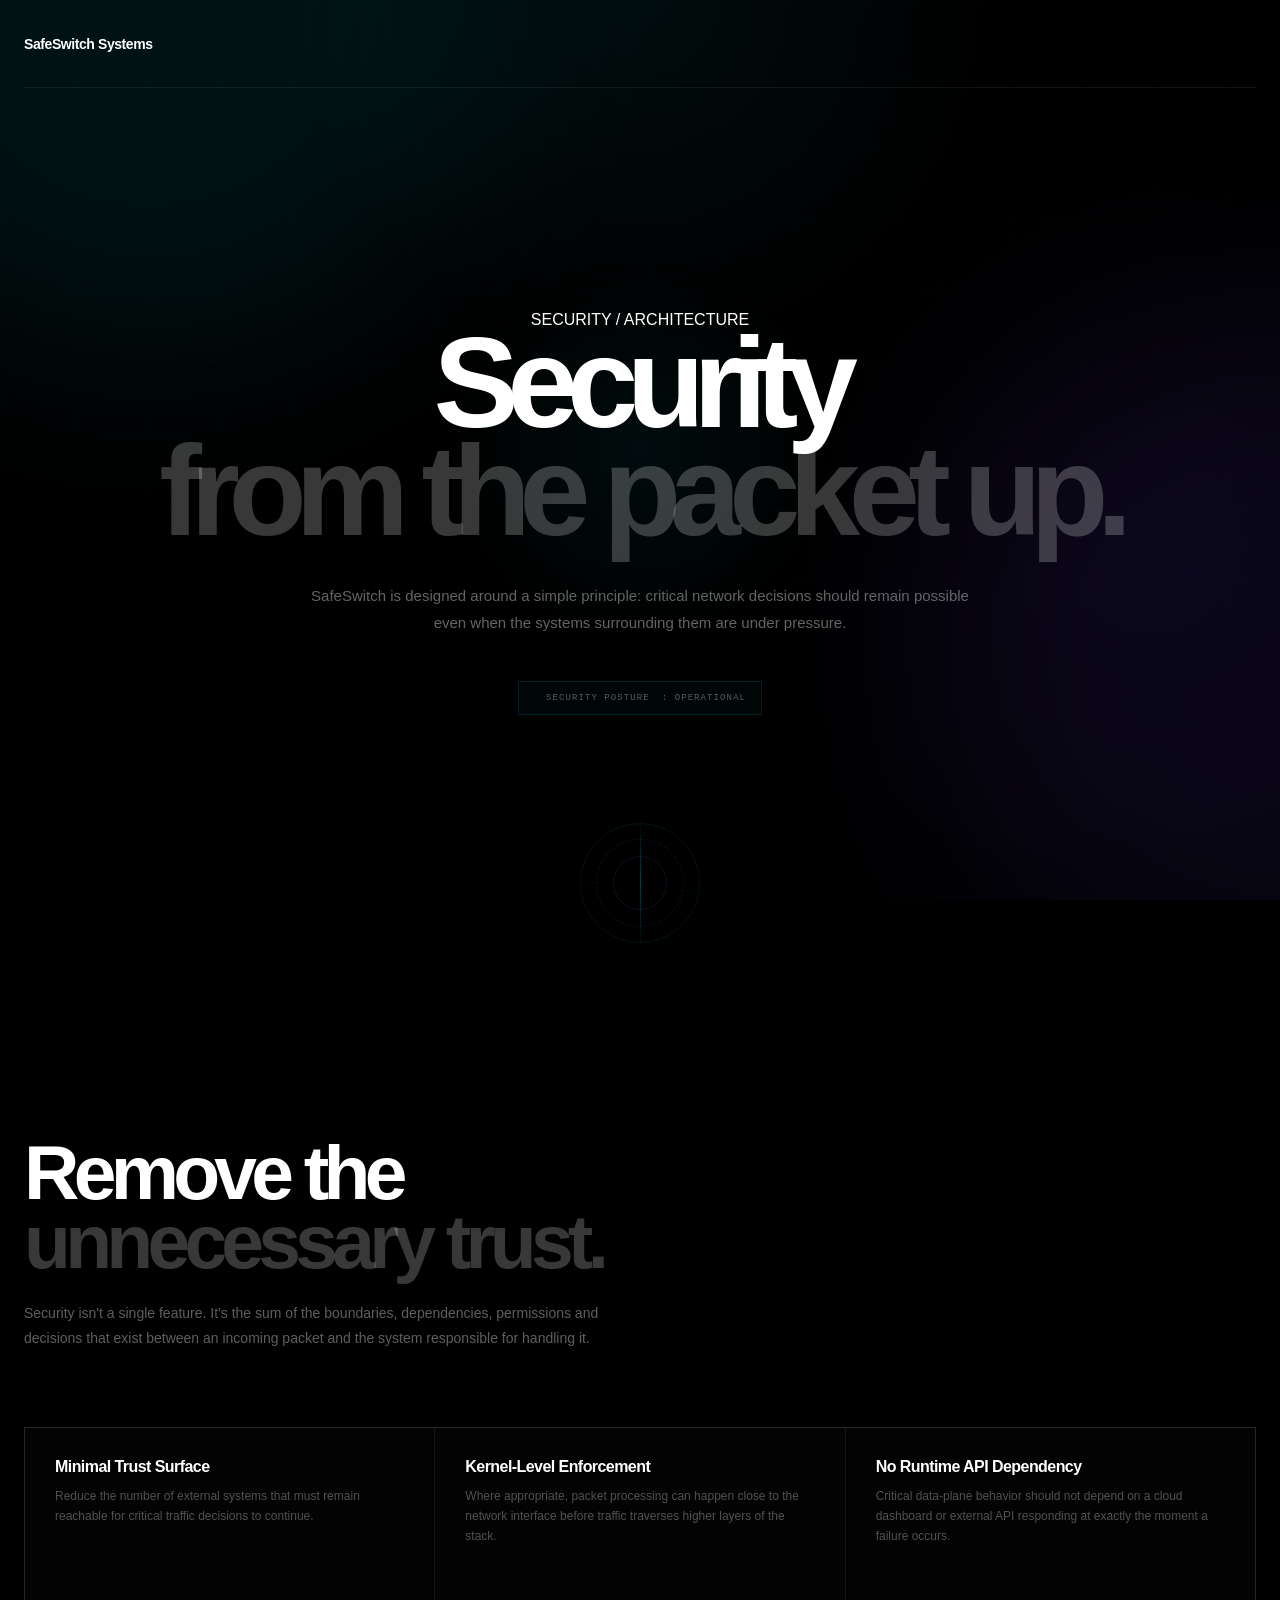
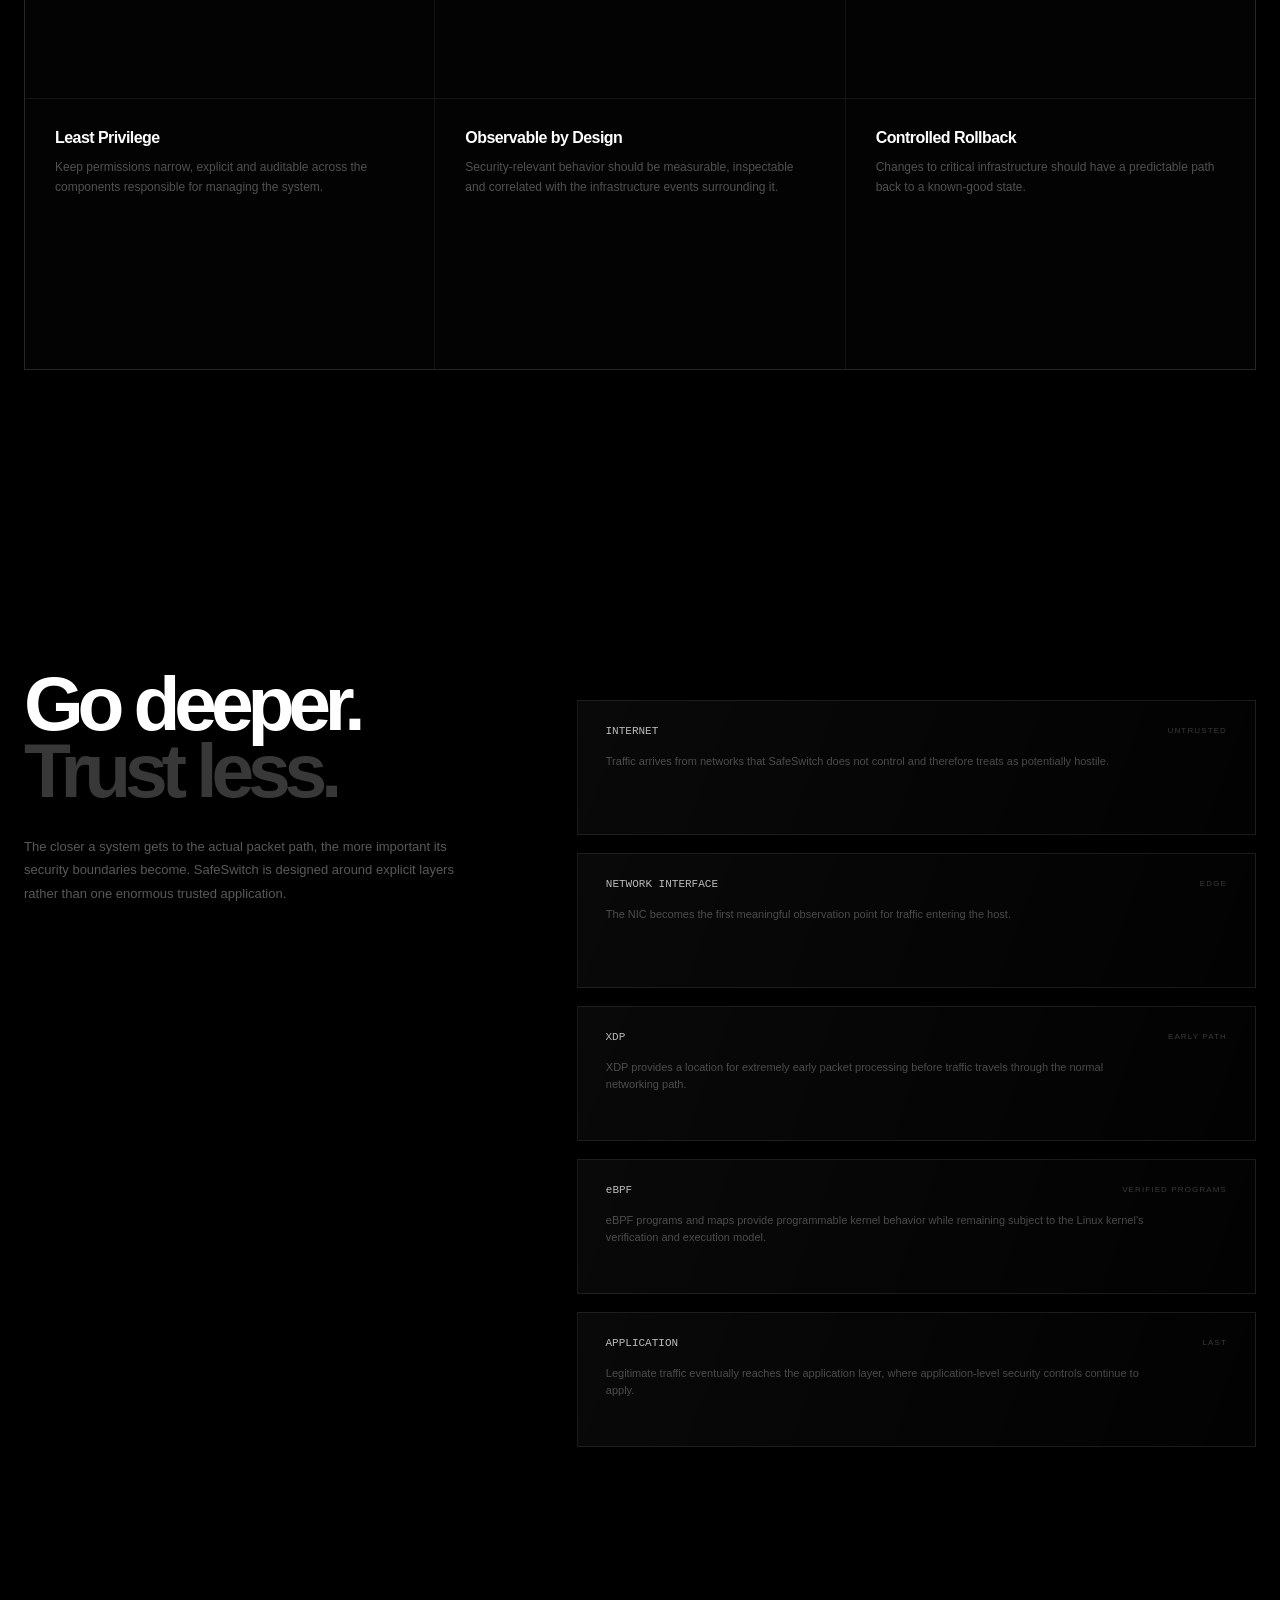
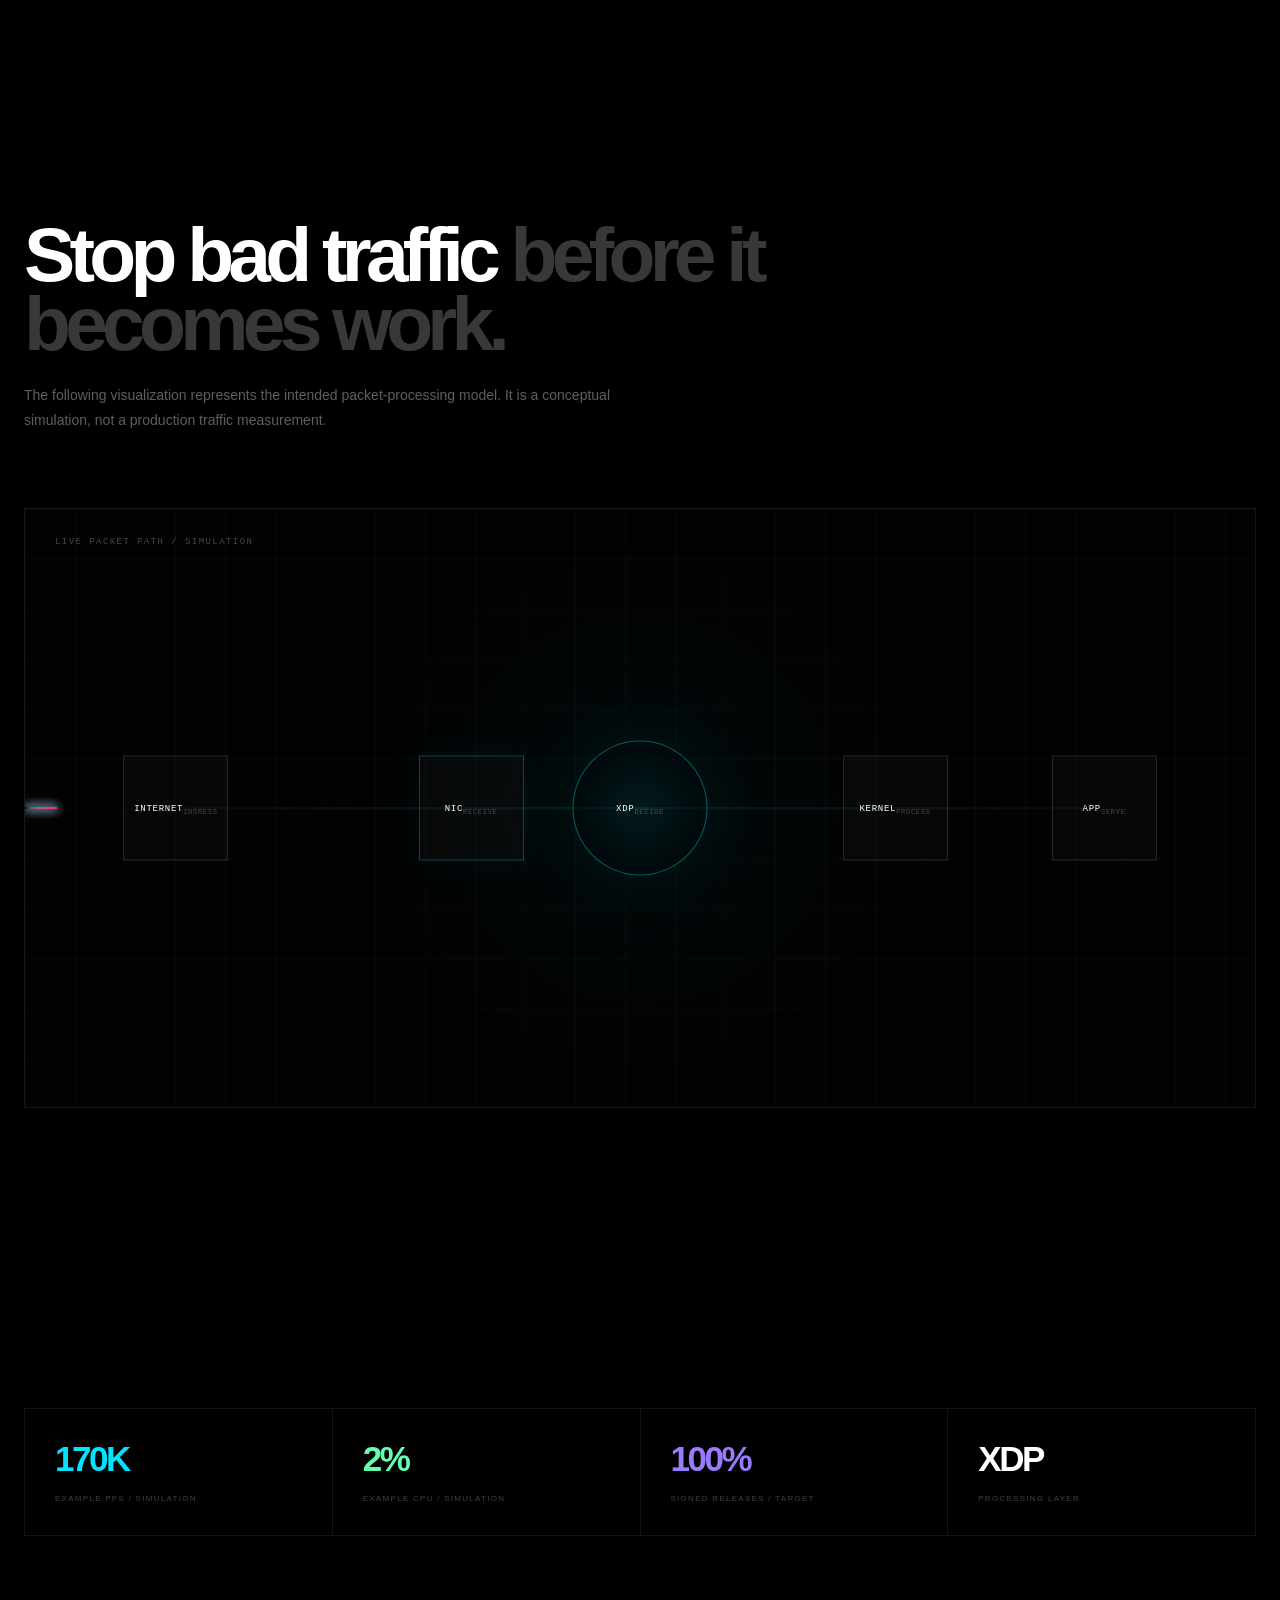
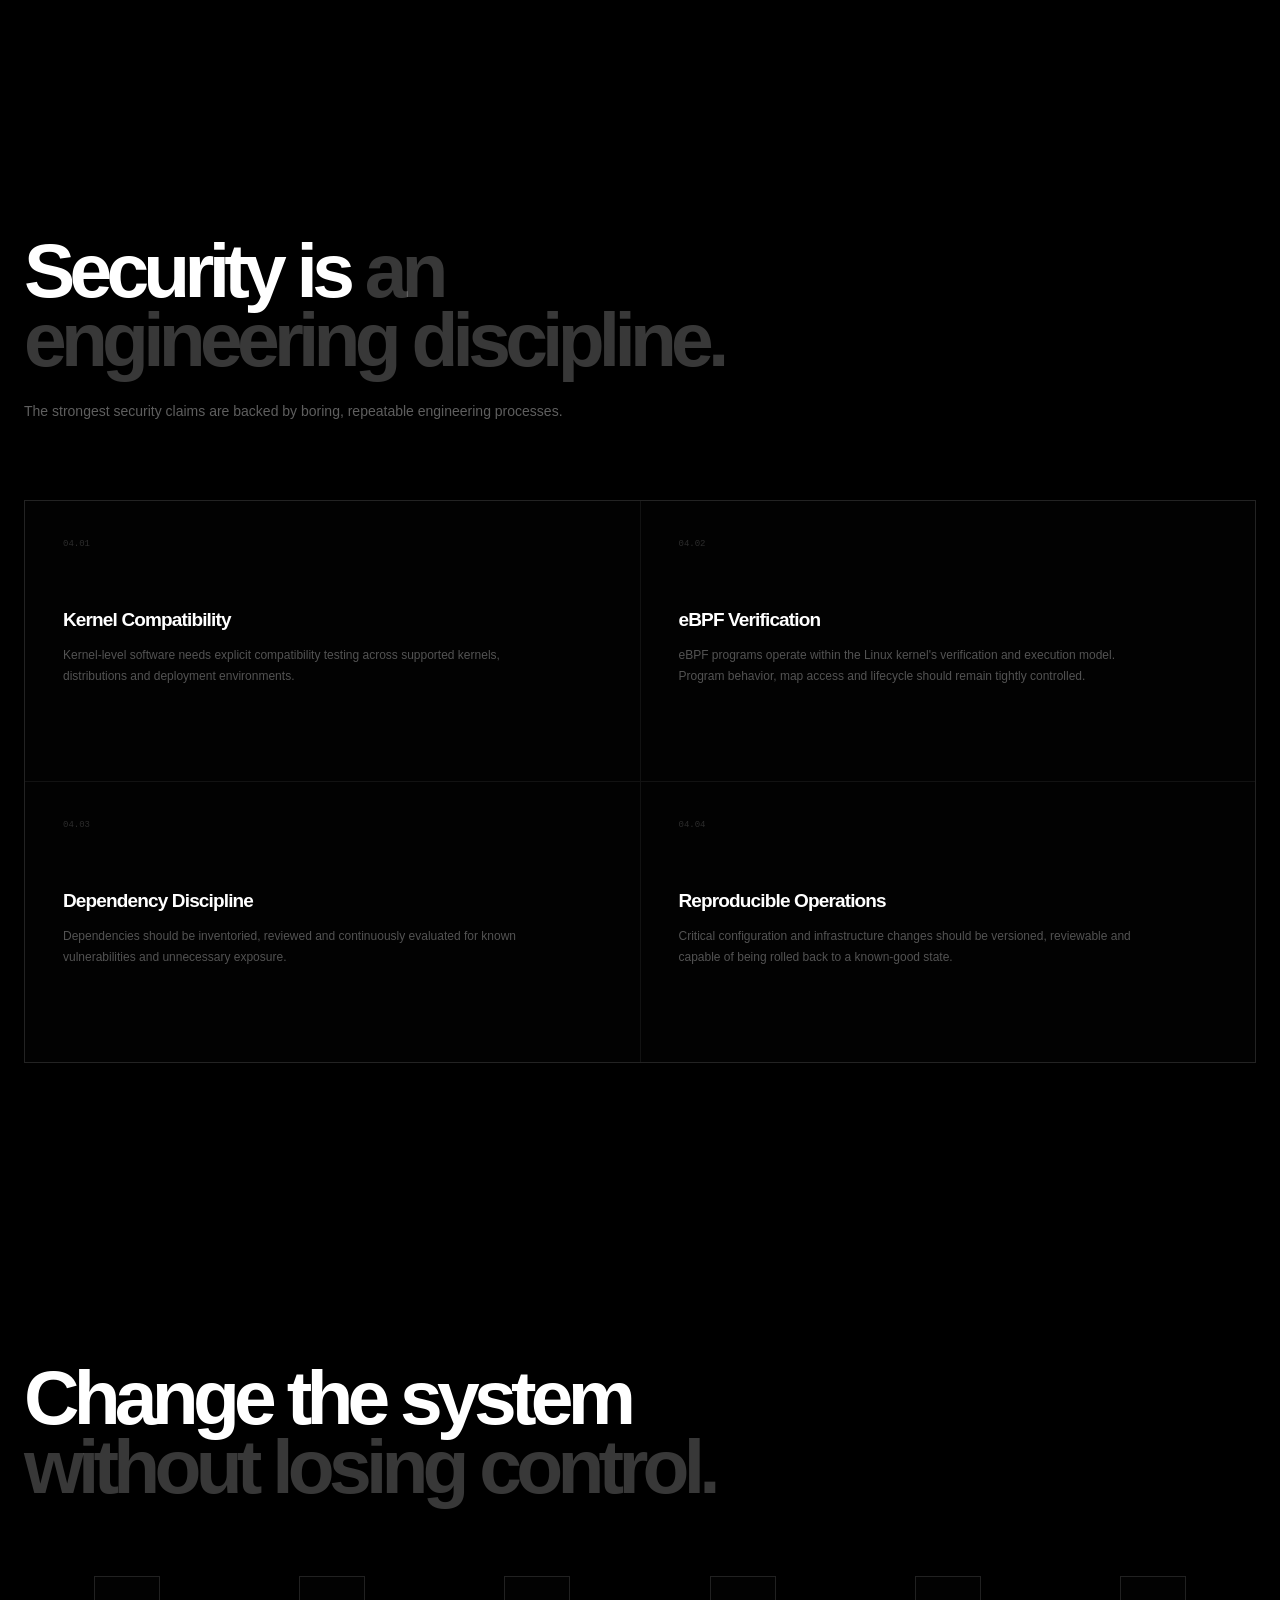
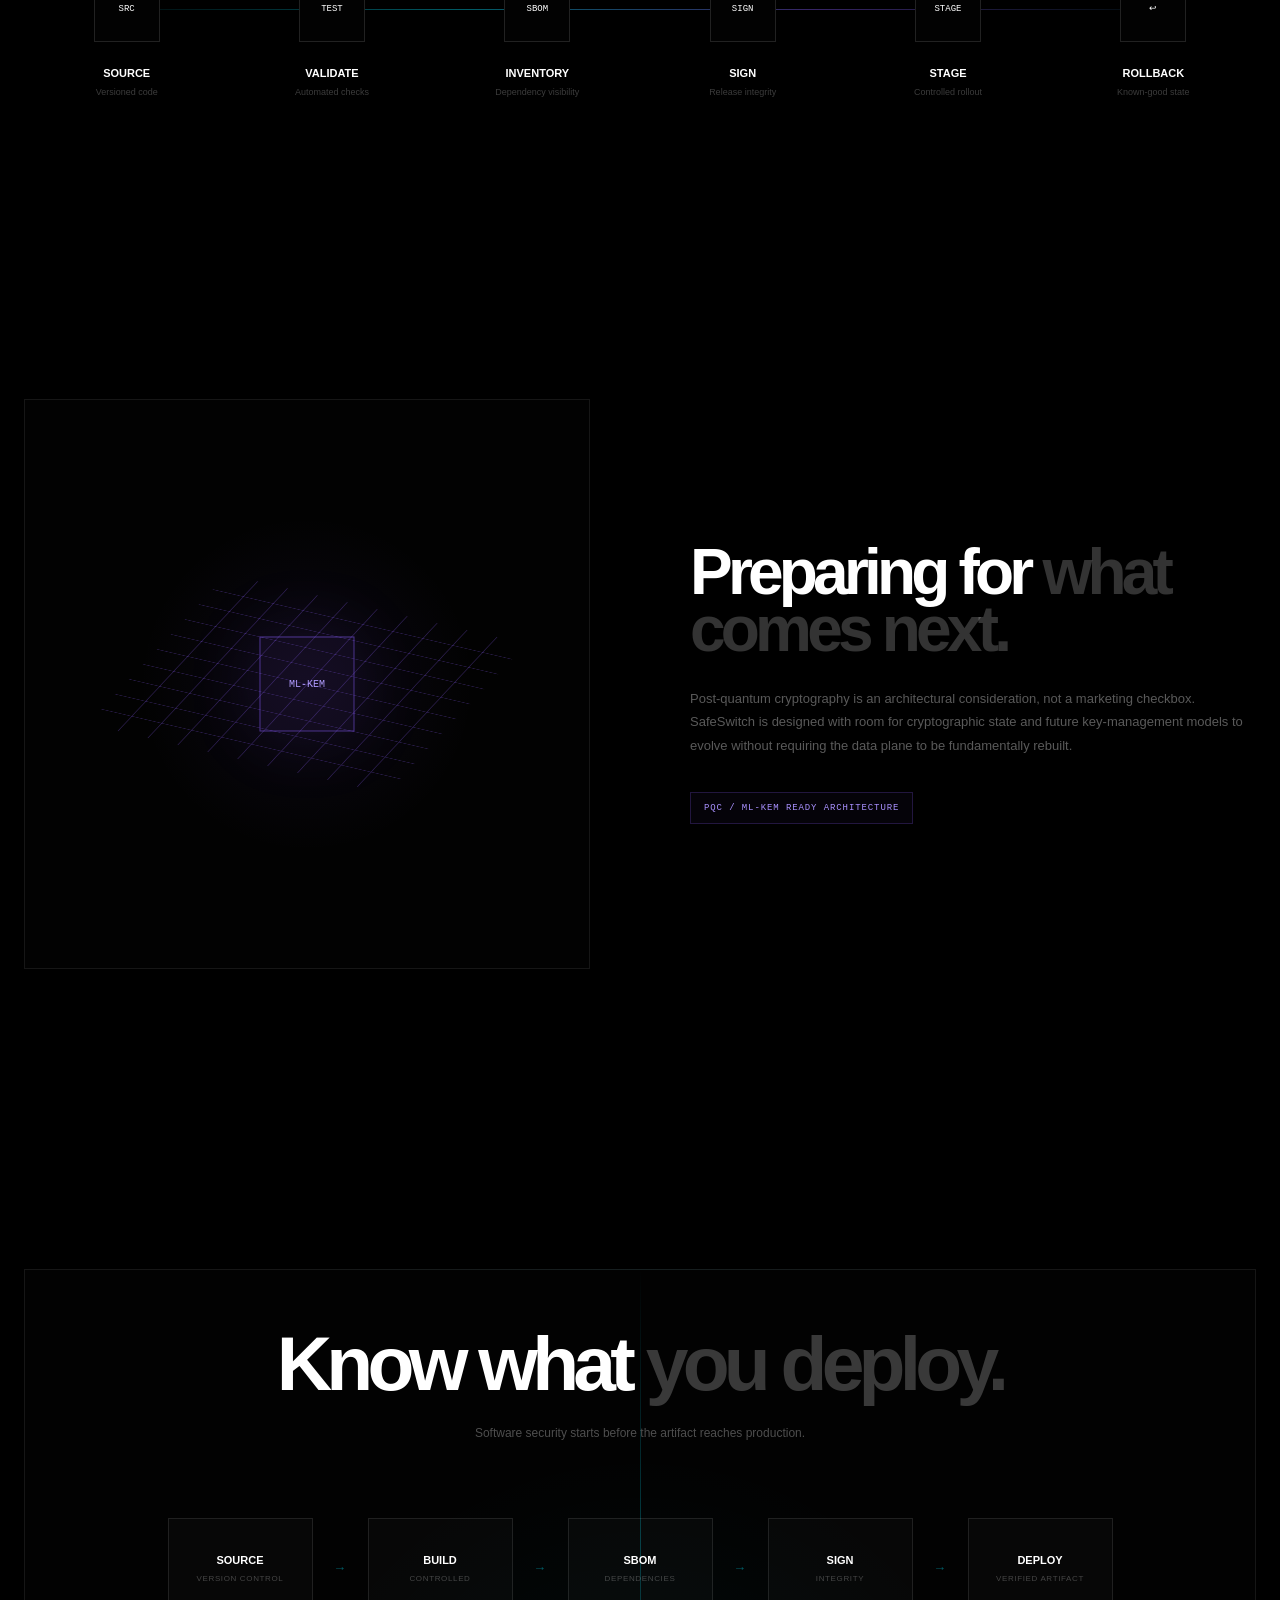
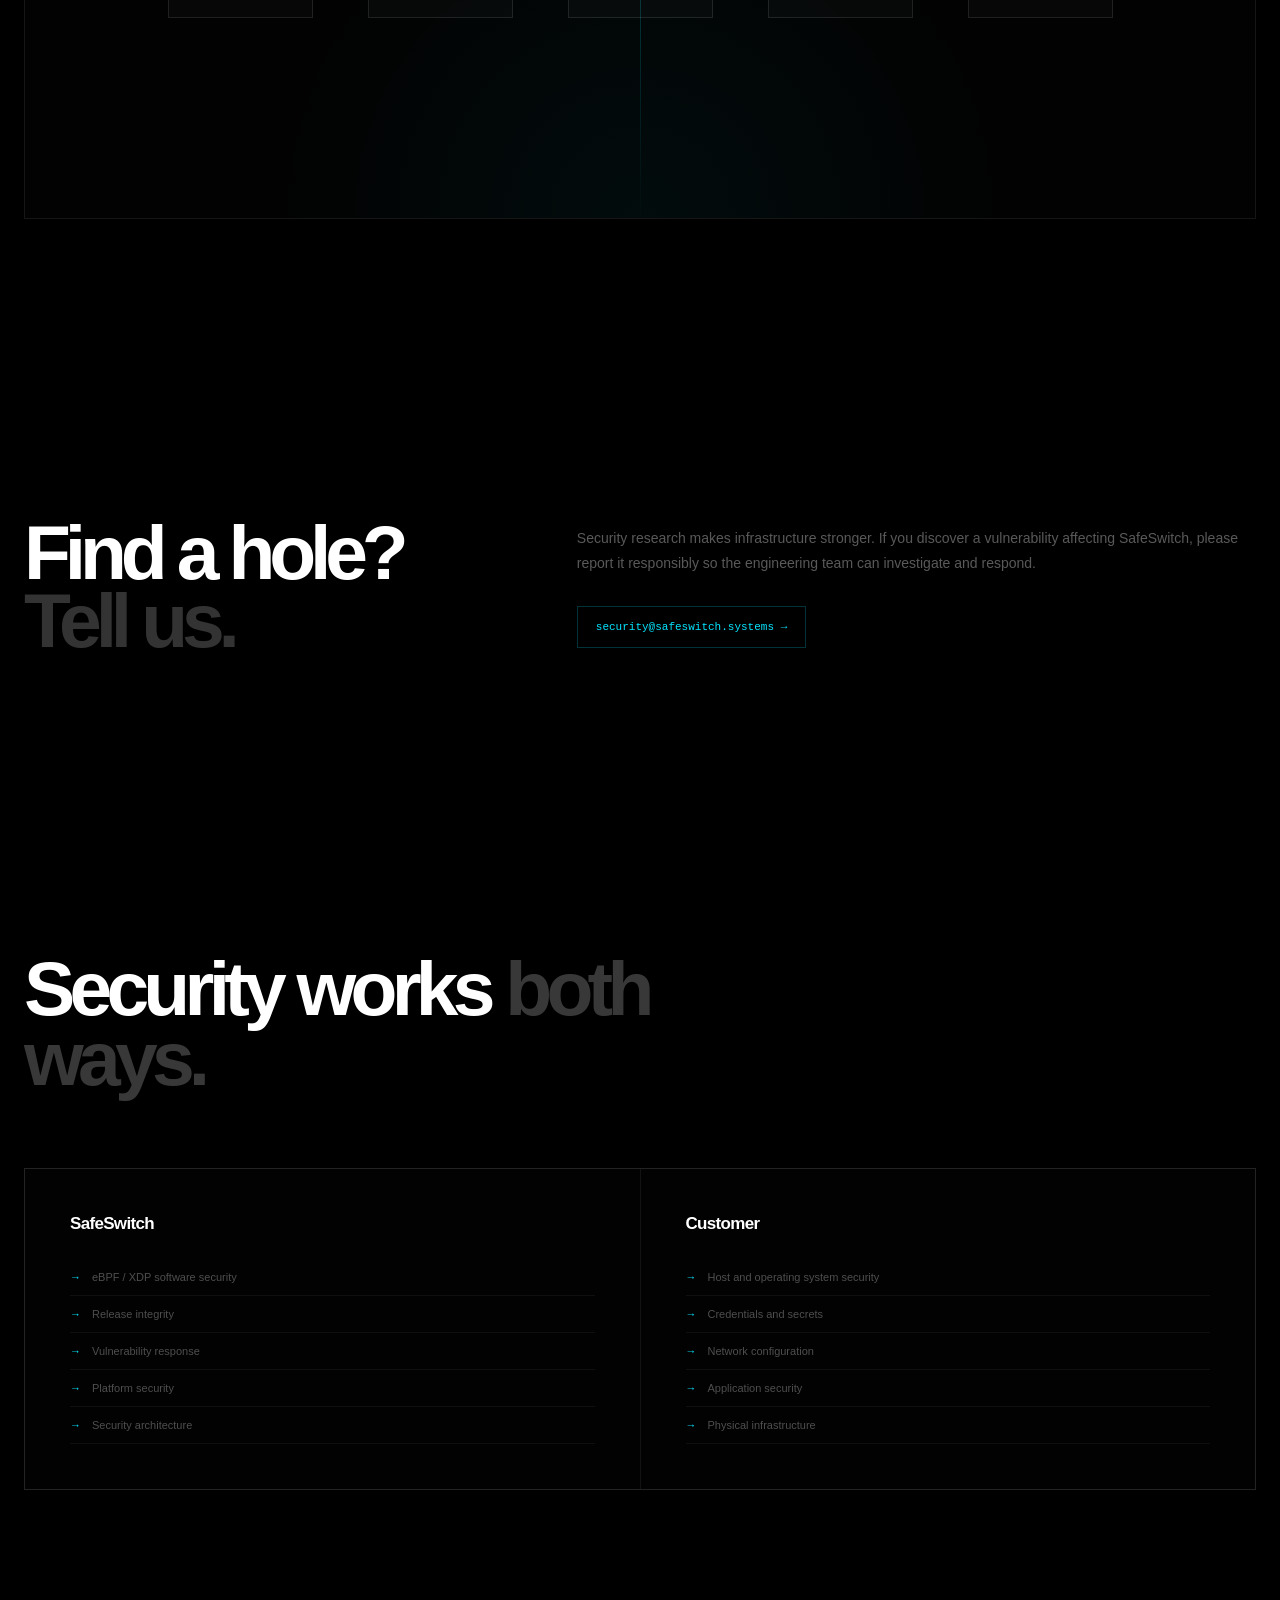
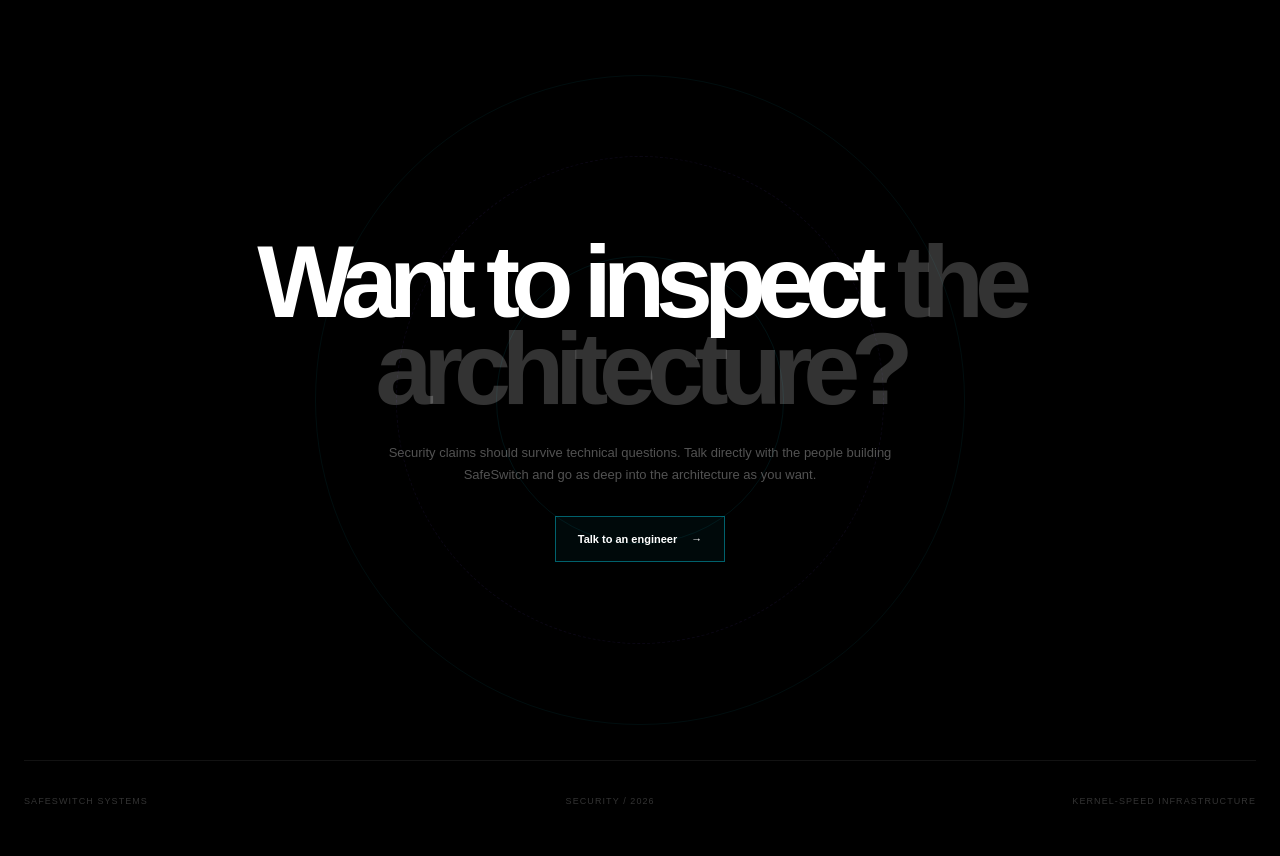
==== securitypage.html @ 3320955f "new changes" ====
<!DOCTYPE html>
<html lang="en">
<head>
  <meta charset="UTF-8" />
  <meta name="viewport" content="width=device-width, initial-scale=1.0" />

  <title>Security — SafeSwitch Systems</title>

  <meta
    name="description"
    content="SafeSwitch security architecture — kernel-level enforcement, eBPF, XDP, secure releases, cryptographic state and resilient infrastructure."
  />

  <style>
    /* =========================================================
       RESET
    ========================================================= */

    * {
      margin: 0;
      padding: 0;
      box-sizing: border-box;
    }

    html {
      background: #000;
      scroll-behavior: smooth;
    }

    body {
      background: #000;
      color: #fff;

      font-family:
        Inter,
        Geist,
        -apple-system,
        BlinkMacSystemFont,
        "Segoe UI",
        sans-serif;

      -webkit-font-smoothing: antialiased;
      overflow-x: hidden;
    }

    button,
    input,
    textarea,
    select {
      font: inherit;
    }

    ::selection {
      color: #000;
      background: #00e5ff;
    }


    /* =========================================================
       GLOBAL BACKGROUND
    ========================================================= */

    .background {
      position: fixed;
      inset: 0;

      pointer-events: none;

      z-index: 0;

      overflow: hidden;

      background:
        radial-gradient(
          circle at 50% 0%,
          rgba(0, 229, 255, .055),
          transparent 32%
        ),
        radial-gradient(
          circle at 90% 60%,
          rgba(119, 70, 255, .035),
          transparent 30%
        ),
        #000;
    }

    .grid {
      position: absolute;
      inset: 0;

      opacity: .17;

      background-image:
        linear-gradient(
          rgba(255,255,255,.025) 1px,
          transparent 1px
        ),
        linear-gradient(
          90deg,
          rgba(255,255,255,.025) 1px,
          transparent 1px
        );

      background-size: 72px 72px;

      mask-image:
        linear-gradient(
          to bottom,
          black 0%,
          black 65%,
          transparent 100%
        );
    }

    .ambient {
      position: absolute;

      width: 700px;
      height: 700px;

      border-radius: 50%;

      filter: blur(100px);

      opacity: .08;

      animation:
        ambientMove
        16s
        ease-in-out
        infinite alternate;
    }

    .ambient.one {
      top: -350px;
      left: -200px;

      background: #00e5ff;
    }

    .ambient.two {
      right: -350px;
      top: 35%;

      background: #7047ff;

      animation-delay: -7s;
    }

    @keyframes ambientMove {
      from {
        transform: translate3d(-20px, -10px, 0);
      }

      to {
        transform: translate3d(80px, 70px, 0);
      }
    }


    /* =========================================================
       CURSOR
    ========================================================= */

    .cursor {
      position: fixed;

      width: 400px;
      height: 400px;

      transform: translate(-50%, -50%);

      pointer-events: none;

      z-index: 1;

      border-radius: 50%;

      background:
        radial-gradient(
          circle,
          rgba(0,229,255,.055),
          transparent 68%
        );

      filter: blur(12px);
    }


    /* =========================================================
       NAVIGATION
    ========================================================= */

    nav {
      position: relative;

      z-index: 20;

      width: min(1280px, calc(100% - 48px));

      height: 88px;

      margin: 0 auto;

      display: flex;
      align-items: center;
      justify-content: space-between;

      border-bottom:
        1px solid rgba(255,255,255,.07);
    }

    .brand {
      display: flex;
      align-items: center;
      gap: 11px;

      color: #fff;
      text-decoration: none;

      font-size: 14px;
      font-weight: 650;

      letter-spacing: -.03em;
    }

    .brand-mark {
      width: 8px;
      height: 8px;

      border-radius: 50%;

      background: #00e5ff;

      box-shadow:
        0 0 10px #00e5ff,
        0 0 30px rgba(0,229,255,.45);

      animation:
        breathe
        2.2s
        ease-in-out
        infinite;
    }

    @keyframes breathe {
      0%, 100% {
        transform: scale(1);
      }

      50% {
        transform: scale(1.4);
      }
    }

    .nav-right {
      display: flex;
      align-items: center;
      gap: 12px;

      color: rgba(255,255,255,.25);

      font-size: 9px;
      font-weight: 600;

      letter-spacing: .18em;
    }

    .live-dot {
      width: 5px;
      height: 5px;

      border-radius: 50%;

      background: #62ffb0;

      box-shadow:
        0 0 10px rgba(98,255,176,.7);
    }


    /* =========================================================
       MAIN
    ========================================================= */

    main {
      position: relative;
      z-index: 2;
    }


    /* =========================================================
       HERO
    ========================================================= */

    .hero {
      position: relative;

      min-height: 100vh;

      width: min(1280px, calc(100% - 48px));

      margin: auto;

      display: flex;
      align-items: center;
      justify-content: center;

      text-align: center;

      padding: 120px 0 170px;
    }

    .hero-content {
      position: relative;
      z-index: 5;

      max-width: 1100px;
    }

    .eyebrow {
      display: inline-flex;
      align-items: center;
      gap: 10px;

      margin-bottom: 30px;

      color: rgba(255,255,255,.35);

      font-size: 10px;
      font-weight: 650;

      letter-spacing: .25em;
    }

    .eyebrow::before {
      content: "";

      width: 5px;
      height: 5px;

      border-radius: 50%;

      background: #00e5ff;

      box-shadow:
        0 0 10px #00e5ff,
        0 0 25px rgba(0,229,255,.5);
    }

    .hero h1 {
      font-size: clamp(
        65px,
        10vw,
        140px
      );

      line-height: .84;

      letter-spacing: -.09em;

      font-weight: 600;
    }

    .hero h1 .dim {
      display: block;

      color: rgba(255,255,255,.22);
    }

    .hero-description {
      max-width: 670px;

      margin: 38px auto 0;

      color: rgba(255,255,255,.39);

      font-size: 15px;

      line-height: 1.8;
    }

    .hero-status {
      margin-top: 45px;

      display: inline-flex;
      align-items: center;
      gap: 12px;

      padding: 11px 15px;

      border:
        1px solid rgba(0,229,255,.13);

      background:
        rgba(0,229,255,.025);

      color: rgba(255,255,255,.34);

      font-family:
        "SFMono-Regular",
        Consolas,
        monospace;

      font-size: 9px;

      letter-spacing: .12em;
    }

    .hero-status strong {
      color: #62ffb0;

      font-weight: 500;
    }


    /* =========================================================
       HERO CORE
    ========================================================= */

    .hero-core {
      position: absolute;

      left: 50%;
      bottom: 40px;

      width: 420px;
      height: 130px;

      transform:
        translateX(-50%);

      pointer-events: none;

      opacity: .55;
    }

    .core-line {
      position: absolute;

      left: 50%;

      width: 1px;
      height: 100%;

      background:
        linear-gradient(
          transparent,
          rgba(0,229,255,.5),
          transparent
        );
    }

    .core-ring {
      position: absolute;

      left: 50%;
      top: 50%;

      width: 120px;
      height: 120px;

      transform:
        translate(-50%, -50%);

      border:
        1px solid rgba(0,229,255,.16);

      border-radius: 50%;

      animation:
        ringPulse
        4s
        ease-in-out
        infinite;
    }

    .core-ring::before,
    .core-ring::after {
      content: "";

      position: absolute;

      inset: 15px;

      border:
        1px dashed rgba(0,229,255,.18);

      border-radius: 50%;
    }

    .core-ring::after {
      inset: 32px;

      border-style: solid;

      border-color:
        rgba(138,92,255,.25);

      animation:
        spin
        8s
        linear
        infinite;
    }

    @keyframes ringPulse {
      0%, 100% {
        transform:
          translate(-50%, -50%)
          scale(.95);
      }

      50% {
        transform:
          translate(-50%, -50%)
          scale(1.08);
      }
    }

    @keyframes spin {
      to {
        transform: rotate(360deg);
      }
    }


    /* =========================================================
       SECTION COMMON
    ========================================================= */

    .section {
      position: relative;

      width: min(1280px, calc(100% - 48px));

      margin: 0 auto;

      padding: 150px 0;
    }

    .section-header {
      max-width: 750px;

      margin-bottom: 75px;
    }

    .section-index {
      margin-bottom: 18px;

      color: #00e5ff;

      font-family:
        "SFMono-Regular",
        Consolas,
        monospace;

      font-size: 9px;

      letter-spacing: .18em;
    }

    .section h2 {
      font-size: clamp(
        45px,
        6vw,
        80px
      );

      line-height: .9;

      letter-spacing: -.075em;

      font-weight: 600;
    }

    .section h2 span {
      color: rgba(255,255,255,.22);
    }

    .section-description {
      max-width: 620px;

      margin-top: 25px;

      color: rgba(255,255,255,.37);

      font-size: 14px;

      line-height: 1.8;
    }


    /* =========================================================
       SECURITY MODEL CARDS
    ========================================================= */

    .model-grid {
      display: grid;

      grid-template-columns:
        repeat(3, 1fr);

      gap: 1px;

      background:
        rgba(255,255,255,.08);

      border:
        1px solid rgba(255,255,255,.08);
    }

    .model-card {
      position: relative;

      min-height: 270px;

      padding: 30px;

      background: #030303;

      overflow: hidden;

      transition:
        background .4s ease,
        transform .5s cubic-bezier(.16,1,.3,1);
    }

    .model-card:hover {
      background:
        rgba(0,229,255,.025);

      transform:
        translateY(-5px);
    }

    .model-card::after {
      content: "";

      position: absolute;

      left: 0;
      bottom: 0;

      width: 0;
      height: 1px;

      background:
        linear-gradient(
          90deg,
          #00e5ff,
          #875cff,
          transparent
        );

      transition:
        width .6s ease;
    }

    .model-card:hover::after {
      width: 100%;
    }

    .card-number {
      color: rgba(255,255,255,.17);

      font-family:
        "SFMono-Regular",
        Consolas,
        monospace;

      font-size: 10px;
    }

    .card-icon {
      width: 40px;
      height: 40px;

      margin: 40px 0 28px;

      border:
        1px solid rgba(0,229,255,.18);

      display: flex;
      align-items: center;
      justify-content: center;

      color: #00e5ff;

      font-family:
        monospace;

      font-size: 13px;

      background:
        rgba(0,229,255,.025);
    }

    .model-card h3 {
      margin-bottom: 10px;

      font-size: 16px;

      letter-spacing: -.035em;
    }

    .model-card p {
      color: rgba(255,255,255,.31);

      font-size: 12px;

      line-height: 1.7;
    }


    /* =========================================================
       DESCENT / LAYER VISUAL
    ========================================================= */

    .descent {
      min-height: 100vh;

      display: grid;

      grid-template-columns:
        .8fr
        1.2fr;

      gap: 100px;

      align-items: center;
    }

    .descent-copy {
      position: sticky;

      top: 160px;

      align-self: start;
    }

    .descent-copy h2 {
      font-size: clamp(
        50px,
        6vw,
        85px
      );

      line-height: .88;

      letter-spacing: -.08em;
    }

    .descent-copy h2 span {
      color: rgba(255,255,255,.22);
    }

    .descent-copy p {
      max-width: 450px;

      margin-top: 30px;

      color: rgba(255,255,255,.35);

      font-size: 13px;

      line-height: 1.8;
    }

    .layer-stack {
      position: relative;

      min-height: 850px;

      padding: 30px 0;
    }

    .layer {
      position: sticky;

      top: 180px;

      height: 135px;

      margin-bottom: 18px;

      padding: 24px 28px;

      border:
        1px solid rgba(255,255,255,.09);

      background:
        linear-gradient(
          110deg,
          rgba(255,255,255,.035),
          rgba(255,255,255,.008)
        );

      backdrop-filter:
        blur(20px);

      transition:
        border-color .4s ease,
        transform .5s cubic-bezier(.16,1,.3,1),
        box-shadow .4s ease;
    }

    .layer:hover {
      transform:
        translateX(-8px);

      border-color:
        rgba(0,229,255,.28);

      box-shadow:
        -20px 0 50px rgba(0,229,255,.04);
    }

    .layer:nth-child(1) {
      top: 150px;
    }

    .layer:nth-child(2) {
      top: 205px;
    }

    .layer:nth-child(3) {
      top: 260px;
    }

    .layer:nth-child(4) {
      top: 315px;
    }

    .layer:nth-child(5) {
      top: 370px;
    }

    .layer-top {
      display: flex;
      align-items: center;
      justify-content: space-between;

      margin-bottom: 16px;
    }

    .layer-name {
      font-family:
        "SFMono-Regular",
        Consolas,
        monospace;

      font-size: 11px;

      color: rgba(255,255,255,.72);
    }

    .layer-tag {
      color: rgba(255,255,255,.22);

      font-size: 8px;

      letter-spacing: .14em;
    }

    .layer p {
      max-width: 550px;

      color: rgba(255,255,255,.28);

      font-size: 11px;

      line-height: 1.6;
    }

    .layer.active {
      border-color:
        rgba(0,229,255,.3);

      box-shadow:
        0 0 50px rgba(0,229,255,.045);
    }


    /* =========================================================
       PACKET SIMULATION
    ========================================================= */

    .packet-section {
      min-height: 100vh;

      display: flex;
      align-items: center;
    }

    .packet-interface {
      position: relative;

      width: 100%;

      height: 600px;

      border:
        1px solid rgba(255,255,255,.08);

      background:
        radial-gradient(
          circle at 50% 50%,
          rgba(0,229,255,.035),
          transparent 40%
        ),
        #020202;

      overflow: hidden;
    }

    .packet-interface::before {
      content: "";

      position: absolute;
      inset: 0;

      background-image:
        linear-gradient(
          rgba(255,255,255,.018) 1px,
          transparent 1px
        ),
        linear-gradient(
          90deg,
          rgba(255,255,255,.018) 1px,
          transparent 1px
        );

      background-size: 50px 50px;
    }

    .packet-title {
      position: absolute;

      top: 28px;
      left: 30px;

      z-index: 5;

      font-family:
        "SFMono-Regular",
        Consolas,
        monospace;

      font-size: 9px;

      letter-spacing: .16em;

      color: rgba(255,255,255,.27);
    }

    .network-node {
      position: absolute;

      top: 50%;

      width: 105px;
      height: 105px;

      transform: translateY(-50%);

      border:
        1px solid rgba(255,255,255,.12);

      background:
        rgba(255,255,255,.018);

      display: flex;
      align-items: center;
      justify-content: center;

      text-align: center;

      font-family:
        "SFMono-Regular",
        Consolas,
        monospace;

      font-size: 9px;

      letter-spacing: .08em;
    }

    .network-node small {
      display: block;

      margin-top: 7px;

      color: rgba(255,255,255,.25);

      font-size: 7px;
    }

    .node-internet {
      left: 8%;
    }

    .node-nic {
      left: 32%;

      border-color:
        rgba(0,229,255,.28);

      box-shadow:
        0 0 40px rgba(0,229,255,.05);
    }

    .node-xdp {
      left: 50%;

      transform:
        translate(-50%, -50%);

      width: 135px;
      height: 135px;

      border-radius: 50%;

      border-color:
        rgba(0,229,255,.4);

      background:
        radial-gradient(
          circle,
          rgba(0,229,255,.08),
          rgba(0,0,0,.8)
        );

      box-shadow:
        0 0 80px rgba(0,229,255,.08);
    }

    .node-kernel {
      right: 25%;
    }

    .node-app {
      right: 8%;
    }

    .connection {
      position: absolute;

      left: 13%;

      right: 13%;

      top: 50%;

      height: 1px;

      transform: translateY(-50%);

      background:
        linear-gradient(
          90deg,
          rgba(255,255,255,.06),
          rgba(0,229,255,.2),
          rgba(255,255,255,.06)
        );
    }

    .packet {
      position: absolute;

      width: 32px;
      height: 2px;

      top: calc(50% - 1px);

      background:
        linear-gradient(
          90deg,
          transparent,
          #00e5ff
        );

      box-shadow:
        0 0 10px #00e5ff;

      animation:
        packetMove
        3s
        linear
        infinite;

      z-index: 4;
    }

    .packet.red {
      background:
        linear-gradient(
          90deg,
          transparent,
          #ff315a
        );

      box-shadow:
        0 0 12px #ff315a;

      animation-duration: 1.7s;

      opacity: .7;
    }

    @keyframes packetMove {
      from {
        left: 7%;
        opacity: 0;
      }

      10% {
        opacity: 1;
      }

      90% {
        opacity: 1;
      }

      to {
        left: 93%;
        opacity: 0;
      }
    }

    .drop-zone {
      position: absolute;

      left: 50%;
      top: 50%;

      width: 150px;
      height: 150px;

      transform:
        translate(-50%, -50%);

      border-radius: 50%;

      pointer-events: none;

      animation:
        dropPulse
        2.5s
        ease-in-out
        infinite;
    }

    @keyframes dropPulse {
      0%, 100% {
        box-shadow:
          0 0 0 0 rgba(255,49,90,0);
      }

      50% {
        box-shadow:
          0 0 0 25px rgba(255,49,90,.015);
      }
    }


    /* =========================================================
       METRICS
    ========================================================= */

    .metrics {
      display: grid;

      grid-template-columns:
        repeat(4, 1fr);

      border-top:
        1px solid rgba(255,255,255,.08);

      border-left:
        1px solid rgba(255,255,255,.08);
    }

    .metric {
      padding: 30px;

      border-right:
        1px solid rgba(255,255,255,.08);

      border-bottom:
        1px solid rgba(255,255,255,.08);
    }

    .metric-value {
      display: block;

      font-size: 35px;

      letter-spacing: -.07em;

      font-weight: 550;

      margin-bottom: 8px;
    }

    .metric-value.cyan {
      color: #00e5ff;
    }

    .metric-value.green {
      color: #62ffb0;
    }

    .metric-value.purple {
      color: #9b7aff;
    }

    .metric-label {
      color: rgba(255,255,255,.25);

      font-size: 8px;

      letter-spacing: .16em;
    }


    /* =========================================================
       SECURITY PRACTICES
    ========================================================= */

    .practice-grid {
      display: grid;

      grid-template-columns:
        1fr 1fr;

      gap: 1px;

      background:
        rgba(255,255,255,.07);

      border:
        1px solid rgba(255,255,255,.07);
    }

    .practice {
      position: relative;

      min-height: 280px;

      padding: 38px;

      background: #020202;

      overflow: hidden;
    }

    .practice::before {
      content: "";

      position: absolute;

      top: 0;
      left: 0;

      width: 100%;
      height: 1px;

      background:
        linear-gradient(
          90deg,
          transparent,
          rgba(0,229,255,.35),
          transparent
        );

      transform:
        translateX(-100%);

      transition:
        transform .7s ease;
    }

    .practice:hover::before {
      transform:
        translateX(100%);
    }

    .practice-number {
      color: rgba(255,255,255,.17);

      font-family:
        monospace;

      font-size: 9px;
    }

    .practice h3 {
      margin-top: 60px;

      margin-bottom: 14px;

      font-size: 19px;

      letter-spacing: -.045em;
    }

    .practice p {
      max-width: 460px;

      color: rgba(255,255,255,.32);

      font-size: 12px;

      line-height: 1.8;
    }


    /* =========================================================
       SECURE RELEASE PIPELINE
    ========================================================= */

    .pipeline {
      position: relative;

      display: grid;

      grid-template-columns:
        repeat(6, 1fr);

      gap: 0;

      margin-top: 70px;
    }

    .pipeline::before {
      content: "";

      position: absolute;

      top: 33px;
      left: 8%;
      right: 8%;

      height: 1px;

      background:
        linear-gradient(
          90deg,
          rgba(0,229,255,.05),
          rgba(0,229,255,.4),
          rgba(138,92,255,.4),
          rgba(0,229,255,.05)
        );
    }

    .pipeline-step {
      position: relative;

      text-align: center;
    }

    .pipeline-node {
      position: relative;

      width: 66px;
      height: 66px;

      margin: 0 auto 25px;

      border:
        1px solid rgba(255,255,255,.12);

      background: #020202;

      display: flex;
      align-items: center;
      justify-content: center;

      font-family:
        monospace;

      font-size: 9px;

      z-index: 2;

      transition:
        border-color .3s ease,
        box-shadow .3s ease,
        transform .3s ease;
    }

    .pipeline-step:hover .pipeline-node {
      transform: scale(1.08);

      border-color:
        rgba(0,229,255,.45);

      box-shadow:
        0 0 30px rgba(0,229,255,.08);
    }

    .pipeline-step h4 {
      margin-bottom: 7px;

      font-size: 11px;
    }

    .pipeline-step p {
      padding: 0 10px;

      color: rgba(255,255,255,.23);

      font-size: 9px;

      line-height: 1.5;
    }


    /* =========================================================
       CRYPTOGRAPHY
    ========================================================= */

    .crypto {
      display: grid;

      grid-template-columns:
        1fr
        1fr;

      gap: 100px;

      align-items: center;
    }

    .crypto-visual {
      position: relative;

      height: 570px;

      border:
        1px solid rgba(255,255,255,.08);

      background:
        radial-gradient(
          circle at center,
          rgba(138,92,255,.07),
          transparent 42%
        ),
        #020202;

      overflow: hidden;
    }

    .lattice {
      position: absolute;

      left: 50%;
      top: 50%;

      width: 330px;
      height: 330px;

      transform:
        translate(-50%, -50%)
        rotateX(60deg)
        rotateZ(25deg);

      animation:
        latticeSpin
        16s
        linear
        infinite;
    }

    .lattice-line {
      position: absolute;

      background:
        rgba(138,92,255,.25);
    }

    .lattice-line.horizontal {
      left: 0;
      right: 0;

      height: 1px;
    }

    .lattice-line.vertical {
      top: 0;
      bottom: 0;

      width: 1px;
    }

    @for-placeholder {}

    .crypto-core {
      position: absolute;

      left: 50%;
      top: 50%;

      width: 95px;
      height: 95px;

      transform:
        translate(-50%, -50%);

      border:
        1px solid rgba(138,92,255,.5);

      background:
        rgba(138,92,255,.07);

      box-shadow:
        0 0 80px rgba(138,92,255,.12);

      display: flex;
      align-items: center;
      justify-content: center;

      font-family:
        monospace;

      font-size: 10px;

      color: #b19cff;
    }

    @keyframes latticeSpin {
      from {
        transform:
          translate(-50%, -50%)
          rotateX(60deg)
          rotateZ(0deg);
      }

      to {
        transform:
          translate(-50%, -50%)
          rotateX(60deg)
          rotateZ(360deg);
      }
    }

    .crypto-copy h2 {
      font-size: clamp(
        48px,
        5vw,
        76px
      );

      line-height: .88;

      letter-spacing: -.075em;
    }

    .crypto-copy h2 span {
      color: rgba(255,255,255,.2);
    }

    .crypto-copy p {
      margin-top: 30px;

      color: rgba(255,255,255,.35);

      font-size: 13px;

      line-height: 1.8;
    }

    .crypto-badge {
      display: inline-block;

      margin-top: 35px;

      padding: 10px 13px;

      border:
        1px solid rgba(138,92,255,.22);

      color: #a991ff;

      background:
        rgba(138,92,255,.035);

      font-family:
        monospace;

      font-size: 9px;

      letter-spacing: .1em;
    }


    /* =========================================================
       SUPPLY CHAIN
    ========================================================= */

    .supply {
      position: relative;

      min-height: 550px;

      padding: 60px;

      border:
        1px solid rgba(255,255,255,.08);

      overflow: hidden;

      background:
        radial-gradient(
          circle at 50% 100%,
          rgba(0,229,255,.045),
          transparent 45%
        ),
        #020202;
    }

    .supply::after {
      content: "";

      position: absolute;

      width: 1px;

      height: 100%;

      left: 50%;
      top: 0;

      background:
        linear-gradient(
          transparent,
          rgba(0,229,255,.25),
          transparent
        );
    }

    .supply-title {
      text-align: center;

      position: relative;

      z-index: 2;
    }

    .supply-title h2 {
      font-size: clamp(
        45px,
        6vw,
        78px
      );

      line-height: .88;

      letter-spacing: -.075em;
    }

    .supply-title p {
      max-width: 500px;

      margin: 25px auto;

      color: rgba(255,255,255,.3);

      font-size: 12px;

      line-height: 1.7;
    }

    .supply-flow {
      position: relative;

      z-index: 2;

      display: flex;
      align-items: center;
      justify-content: center;

      gap: 0;

      margin-top: 75px;
    }

    .supply-box {
      width: 145px;
      height: 100px;

      border:
        1px solid rgba(255,255,255,.1);

      background:
        rgba(255,255,255,.02);

      display: flex;
      flex-direction: column;
      align-items: center;
      justify-content: center;

      text-align: center;

      transition:
        border-color .3s ease,
        background .3s ease;
    }

    .supply-box:hover {
      border-color:
        rgba(0,229,255,.35);

      background:
        rgba(0,229,255,.035);
    }

    .supply-box strong {
      font-size: 11px;
    }

    .supply-box span {
      margin-top: 8px;

      color: rgba(255,255,255,.25);

      font-size: 8px;

      letter-spacing: .08em;
    }

    .flow-arrow {
      width: 55px;

      color: rgba(0,229,255,.4);

      text-align: center;

      font-family:
        monospace;
    }


    /* =========================================================
       DISCLOSURE
    ========================================================= */

    .disclosure {
      display: grid;

      grid-template-columns:
        .8fr
        1.2fr;

      gap: 100px;

      align-items: center;
    }

    .disclosure h2 {
      font-size: clamp(
        50px,
        6vw,
        82px
      );

      line-height: .88;

      letter-spacing: -.08em;
    }

    .disclosure h2 span {
      color: rgba(255,255,255,.2);
    }

    .disclosure-copy p {
      color: rgba(255,255,255,.35);

      font-size: 14px;

      line-height: 1.8;
    }

    .security-email {
      display: inline-flex;

      margin-top: 30px;

      padding: 14px 18px;

      border:
        1px solid rgba(0,229,255,.22);

      color: #00e5ff;

      text-decoration: none;

      font-family:
        monospace;

      font-size: 11px;

      transition:
        background .25s ease,
        border-color .25s ease;
    }

    .security-email:hover {
      background:
        rgba(0,229,255,.05);

      border-color:
        rgba(0,229,255,.5);
    }


    /* =========================================================
       RESPONSIBILITY
    ========================================================= */

    .responsibility {
      display: grid;

      grid-template-columns:
        1fr 1fr;

      gap: 1px;

      background:
        rgba(255,255,255,.07);

      border:
        1px solid rgba(255,255,255,.07);
    }

    .responsibility-card {
      padding: 45px;

      background: #020202;
    }

    .responsibility-card h3 {
      margin-bottom: 25px;

      font-size: 17px;

      letter-spacing: -.04em;
    }

    .responsibility-card ul {
      list-style: none;
    }

    .responsibility-card li {
      position: relative;

      padding: 12px 0 12px 22px;

      border-bottom:
        1px solid rgba(255,255,255,.05);

      color: rgba(255,255,255,.3);

      font-size: 11px;
    }

    .responsibility-card li::before {
      content: "→";

      position: absolute;

      left: 0;

      color: #00e5ff;
    }


    /* =========================================================
       FINAL CTA
    ========================================================= */

    .final {
      position: relative;

      min-height: 80vh;

      width: min(1280px, calc(100% - 48px));

      margin: auto;

      display: flex;
      align-items: center;
      justify-content: center;

      text-align: center;

      overflow: hidden;
    }

    .final-ring {
      position: absolute;

      width: 650px;
      height: 650px;

      border-radius: 50%;

      border:
        1px solid rgba(0,229,255,.06);

      animation:
        slowSpin
        30s
        linear
        infinite;
    }

    .final-ring::before,
    .final-ring::after {
      content: "";

      position: absolute;

      inset: 80px;

      border-radius: 50%;

      border:
        1px dashed rgba(138,92,255,.08);
    }

    .final-ring::after {
      inset: 180px;

      border-style: solid;

      border-color:
        rgba(0,229,255,.08);
    }

    @keyframes slowSpin {
      to {
        transform: rotate(360deg);
      }
    }

    .final-content {
      position: relative;

      z-index: 2;

      max-width: 850px;
    }

    .final-content h2 {
      font-size: clamp(
        55px,
        8vw,
        110px
      );

      line-height: .85;

      letter-spacing: -.09em;
    }

    .final-content h2 span {
      color: rgba(255,255,255,.2);
    }

    .final-content p {
      max-width: 550px;

      margin: 30px auto;

      color: rgba(255,255,255,.32);

      font-size: 13px;

      line-height: 1.7;
    }

    .cta {
      display: inline-flex;

      align-items: center;
      gap: 14px;

      padding: 16px 22px;

      border:
        1px solid rgba(0,229,255,.4);

      color: #fff;

      text-decoration: none;

      background:
        rgba(0,229,255,.04);

      font-size: 11px;

      font-weight: 650;

      transition:
        background .25s ease,
        box-shadow .25s ease,
        transform .25s ease;
    }

    .cta:hover {
      background:
        rgba(0,229,255,.1);

      box-shadow:
        0 0 45px rgba(0,229,255,.1);

      transform:
        translateY(-2px);
    }


    /* =========================================================
       FOOTER
    ========================================================= */

    footer {
      position: relative;

      z-index: 5;

      width: min(1280px, calc(100% - 48px));

      margin: auto;

      padding: 35px 0 50px;

      border-top:
        1px solid rgba(255,255,255,.07);

      display: flex;
      justify-content: space-between;

      color: rgba(255,255,255,.2);

      font-size: 9px;

      letter-spacing: .12em;
    }


    /* =========================================================
       REVEAL
    ========================================================= */

    .reveal {
      opacity: 0;

      transform:
        translateY(45px);

      transition:
        opacity 1s cubic-bezier(.16,1,.3,1),
        transform 1s cubic-bezier(.16,1,.3,1);
    }

    .reveal.visible {
      opacity: 1;

      transform:
        translateY(0);
    }


    /* =========================================================
       RESPONSIVE
    ========================================================= */

    @media (max-width: 950px) {

      .model-grid {
        grid-template-columns: 1fr 1fr;
      }

      .descent,
      .crypto,
      .disclosure {
        grid-template-columns: 1fr;
      }

      .descent-copy {
        position: relative;
        top: auto;
      }

      .metrics {
        grid-template-columns: 1fr 1fr;
      }

      .pipeline {
        grid-template-columns: repeat(3, 1fr);
        row-gap: 45px;
      }

      .pipeline::before {
        display: none;
      }

    }


    @media (max-width: 650px) {

      nav,
      .hero,
      .section,
      .final,
      footer {
        width: calc(100% - 32px);
      }

      .hero {
        padding-top: 90px;
      }

      .hero h1 {
        font-size: 64px;
      }

      .section {
        padding: 100px 0;
      }

      .model-grid,
      .practice-grid,
      .responsibility {
        grid-template-columns: 1fr;
      }

      .descent {
        gap: 50px;
      }

      .layer-stack {
        min-height: 700px;
      }

      .layer {
        position: relative !important;

        top: auto !important;

        height: auto;

        min-height: 145px;
      }

      .packet-interface {
        height: 500px;
      }

      .network-node {
        width: 75px;
        height: 75px;

        font-size: 7px;
      }

      .node-internet {
        left: 4%;
      }

      .node-nic {
        left: 25%;
      }

      .node-xdp {
        width: 90px;
        height: 90px;

        left: 50%;
      }

      .node-kernel {
        right: 25%;
      }

      .node-app {
        right: 4%;
      }

      .metrics {
        grid-template-columns: 1fr 1fr;
      }

      .metric {
        padding: 20px;
      }

      .metric-value {
        font-size: 27px;
      }

      .crypto-visual {
        height: 400px;
      }

      .lattice {
        width: 240px;
        height: 240px;
      }

      .supply {
        padding: 30px 18px;
      }

      .supply-flow {
        flex-direction: column;
      }

      .flow-arrow {
        height: 30px;
        width: auto;

        display: flex;
        align-items: center;

        transform: rotate(90deg);
      }

      .supply-box {
        width: 100%;
      }

      .pipeline {
        grid-template-columns: 1fr 1fr;
      }

      footer {
        flex-direction: column;

        gap: 10px;
      }

    }


    @media (prefers-reduced-motion: reduce) {

      *,
      *::before,
      *::after {
        animation-duration: .01ms !important;
        animation-iteration-count: 1 !important;
        scroll-behavior: auto !important;
      }

    }

  </style>
</head>


<body>

  <!-- =======================================================
       BACKGROUND
  ======================================================== -->

  <div class="background">

    <div class="grid"></div>

    <div class="ambient one"></div>

    <div class="ambient two"></div>

  </div>

  <div class="cursor"></div>


  <!-- =======================================================
       NAV
  ======================================================== -->

  <nav>

    <a class="brand" href="./index.html">

  

      SafeSwitch Systems

    </a>



  </nav>


  <main>


    <!-- =====================================================
         HERO
    ====================================================== -->

    <section class="hero">

      <div class="hero-content">

        <div class="">
          SECURITY / ARCHITECTURE
        </div>

        <h1>
          Security
          <span class="dim">
            from the packet up.
          </span>
        </h1>

        <p class="hero-description">
          SafeSwitch is designed around a simple principle:
          critical network decisions should remain possible even
          when the systems surrounding them are under pressure.
        </p>

        <div class="hero-status">

          <span class=""></span>

          SECURITY POSTURE

          <p>: OPERATIONAL</p>

        </div>

      </div>


      <div class="hero-core">

        <div class="core-line"></div>

        <div class="core-ring"></div>

      </div>

    </section>


    <!-- =====================================================
         SECURITY MODEL
    ====================================================== -->

    <section class="section reveal">

      <div class="section-header">



        <h2>
          Remove the
          <span>unnecessary trust.</span>
        </h2>

        <p class="section-description">
          Security isn't a single feature. It's the sum of the
          boundaries, dependencies, permissions and decisions
          that exist between an incoming packet and the system
          responsible for handling it.
        </p>

      </div>


      <div class="model-grid">

        <article class="model-card">

          <div class="card-number"></div>



          <h3>
            Minimal Trust Surface
          </h3>

          <p>
            Reduce the number of external systems that must remain
            reachable for critical traffic decisions to continue.
          </p>

        </article>


        <article class="model-card">

          <div class="card-number"></div>



          <h3>
            Kernel-Level Enforcement
          </h3>

          <p>
            Where appropriate, packet processing can happen close
            to the network interface before traffic traverses
            higher layers of the stack.
          </p>

        </article>


        <article class="model-card">

          <div class="card-number"></div>



          <h3>
            No Runtime API Dependency
          </h3>

          <p>
            Critical data-plane behavior should not depend on a
            cloud dashboard or external API responding at exactly
            the moment a failure occurs.
          </p>

        </article>


        <article class="model-card">

          <div class="card-number"></div>



          <h3>
            Least Privilege
          </h3>

          <p>
            Keep permissions narrow, explicit and auditable across
            the components responsible for managing the system.
          </p>

        </article>


        <article class="model-card">

          <div class="card-number"></div>



          <h3>
            Observable by Design
          </h3>

          <p>
            Security-relevant behavior should be measurable,
            inspectable and correlated with the infrastructure
            events surrounding it.
          </p>

        </article>


        <article class="model-card">

          <div class="card-number"></div>


          <h3>
            Controlled Rollback
          </h3>

          <p>
            Changes to critical infrastructure should have a
            predictable path back to a known-good state.
          </p>

        </article>

      </div>

    </section>


    <!-- =====================================================
         DESCENT
    ====================================================== -->

    <section class="section descent reveal">

      <div class="descent-copy">



        <h2>
          Go deeper.
          <span>Trust less.</span>
        </h2>

        <p>
          The closer a system gets to the actual packet path,
          the more important its security boundaries become.
          SafeSwitch is designed around explicit layers rather
          than one enormous trusted application.
        </p>

      </div>


      <div class="layer-stack">


        <div class="layer active">

          <div class="layer-top">

            <span class="layer-name">
              INTERNET
            </span>

            <span class="layer-tag">
              UNTRUSTED
            </span>

          </div>

          <p>
            Traffic arrives from networks that SafeSwitch does not
            control and therefore treats as potentially hostile.
          </p>

        </div>


        <div class="layer">

          <div class="layer-top">

            <span class="layer-name">
              NETWORK INTERFACE
            </span>

            <span class="layer-tag">
              EDGE
            </span>

          </div>

          <p>
            The NIC becomes the first meaningful observation point
            for traffic entering the host.
          </p>

        </div>


        <div class="layer">

          <div class="layer-top">

            <span class="layer-name">
              XDP
            </span>

            <span class="layer-tag">
              EARLY PATH
            </span>

          </div>

          <p>
            XDP provides a location for extremely early packet
            processing before traffic travels through the normal
            networking path.
          </p>

        </div>


        <div class="layer">

          <div class="layer-top">

            <span class="layer-name">
              eBPF
            </span>

            <span class="layer-tag">
              VERIFIED PROGRAMS
            </span>

          </div>

          <p>
            eBPF programs and maps provide programmable kernel
            behavior while remaining subject to the Linux kernel's
            verification and execution model.
          </p>

        </div>


        <div class="layer">

          <div class="layer-top">

            <span class="layer-name">
              APPLICATION
            </span>

            <span class="layer-tag">
              LAST
            </span>

          </div>

          <p>
            Legitimate traffic eventually reaches the application
            layer, where application-level security controls
            continue to apply.
          </p>

        </div>

      </div>

    </section>


    <!-- =====================================================
         PACKET VISUAL
    ====================================================== -->

    <section class="section packet-section reveal">

      <div style="width:100%;">

        <div class="section-header">


          <h2>
            Stop bad traffic
            <span>before it becomes work.</span>
          </h2>

          <p class="section-description">
            The following visualization represents the intended
            packet-processing model. It is a conceptual simulation,
            not a production traffic measurement.
          </p>

        </div>


        <div class="packet-interface">

          <div class="packet-title">
            LIVE PACKET PATH / SIMULATION
          </div>

          <div class="connection"></div>

          <div class="network-node node-internet">
            INTERNET
            <small>INGRESS</small>
          </div>

          <div class="network-node node-nic">
            NIC
            <small>RECEIVE</small>
          </div>

          <div class="network-node node-xdp">
            XDP
            <small>DECIDE</small>
          </div>

          <div class="network-node node-kernel">
            KERNEL
            <small>PROCESS</small>
          </div>

          <div class="network-node node-app">
            APP
            <small>SERVE</small>
          </div>


          <div class="packet"></div>
          <div class="packet" style="animation-delay:.8s"></div>
          <div class="packet" style="animation-delay:1.6s"></div>

          <div
            class="packet red"
            style="animation-delay:.3s"
          ></div>

          <div
            class="packet red"
            style="animation-delay:1.2s"
          ></div>

          <div
            class="packet red"
            style="animation-delay:2.1s"
          ></div>

          <div class="drop-zone"></div>

        </div>

      </div>

    </section>


    <!-- =====================================================
         METRICS
    ====================================================== -->

    <section class="section reveal">

      <div class="metrics">

        <div class="metric">

          <span
            class="metric-value cyan"
            data-count="170"
          >
            0
          </span>

          <span class="metric-label">
            EXAMPLE PPS / SIMULATION
          </span>

        </div>


        <div class="metric">

          <span
            class="metric-value green"
            data-count="2"
          >
            0
          </span>

          <span class="metric-label">
            EXAMPLE CPU / SIMULATION
          </span>

        </div>


        <div class="metric">

          <span
            class="metric-value purple"
            data-count="100"
          >
            0
          </span>

          <span class="metric-label">
            SIGNED RELEASES / TARGET
          </span>

        </div>


        <div class="metric">

          <span class="metric-value">
            XDP
          </span>

          <span class="metric-label">
            PROCESSING LAYER
          </span>

        </div>

      </div>

    </section>


    <!-- =====================================================
         ENGINEERING PRACTICES
    ====================================================== -->

    <section class="section reveal">

      <div class="section-header">



        <h2>
          Security is
          <span>an engineering discipline.</span>
        </h2>

        <p class="section-description">
          The strongest security claims are backed by boring,
          repeatable engineering processes.
        </p>

      </div>


      <div class="practice-grid">

        <article class="practice">

          <div class="practice-number">
            04.01
          </div>

          <h3>
            Kernel Compatibility
          </h3>

          <p>
            Kernel-level software needs explicit compatibility
            testing across supported kernels, distributions and
            deployment environments.
          </p>

        </article>


        <article class="practice">

          <div class="practice-number">
            04.02
          </div>

          <h3>
            eBPF Verification
          </h3>

          <p>
            eBPF programs operate within the Linux kernel's
            verification and execution model. Program behavior,
            map access and lifecycle should remain tightly
            controlled.
          </p>

        </article>


        <article class="practice">

          <div class="practice-number">
            04.03
          </div>

          <h3>
            Dependency Discipline
          </h3>

          <p>
            Dependencies should be inventoried, reviewed and
            continuously evaluated for known vulnerabilities
            and unnecessary exposure.
          </p>

        </article>


        <article class="practice">

          <div class="practice-number">
            04.04
          </div>

          <h3>
            Reproducible Operations
          </h3>

          <p>
            Critical configuration and infrastructure changes
            should be versioned, reviewable and capable of being
            rolled back to a known-good state.
          </p>

        </article>

      </div>

    </section>


    <!-- =====================================================
         RELEASE PIPELINE
    ====================================================== -->

    <section class="section reveal">

      <div class="section-header">



        <h2>
          Change the system
          <span>without losing control.</span>
        </h2>

      </div>


      <div class="pipeline">

        <div class="pipeline-step">

          <div class="pipeline-node">
            SRC
          </div>

          <h4>
            SOURCE
          </h4>

          <p>
            Versioned code
          </p>

        </div>


        <div class="pipeline-step">

          <div class="pipeline-node">
            TEST
          </div>

          <h4>
            VALIDATE
          </h4>

          <p>
            Automated checks
          </p>

        </div>


        <div class="pipeline-step">

          <div class="pipeline-node">
            SBOM
          </div>

          <h4>
            INVENTORY
          </h4>

          <p>
            Dependency visibility
          </p>

        </div>


        <div class="pipeline-step">

          <div class="pipeline-node">
            SIGN
          </div>

          <h4>
            SIGN
          </h4>

          <p>
            Release integrity
          </p>

        </div>


        <div class="pipeline-step">

          <div class="pipeline-node">
            STAGE
          </div>

          <h4>
            STAGE
          </h4>

          <p>
            Controlled rollout
          </p>

        </div>


        <div class="pipeline-step">

          <div class="pipeline-node">
            ↩
          </div>

          <h4>
            ROLLBACK
          </h4>

          <p>
            Known-good state
          </p>

        </div>

      </div>

    </section>


    <!-- =====================================================
         CRYPTOGRAPHY
    ====================================================== -->

    <section class="section crypto reveal">

      <div class="crypto-visual">

        <div class="lattice">

          <div class="lattice-line horizontal" style="top:10%"></div>
          <div class="lattice-line horizontal" style="top:20%"></div>
          <div class="lattice-line horizontal" style="top:30%"></div>
          <div class="lattice-line horizontal" style="top:40%"></div>
          <div class="lattice-line horizontal" style="top:50%"></div>
          <div class="lattice-line horizontal" style="top:60%"></div>
          <div class="lattice-line horizontal" style="top:70%"></div>
          <div class="lattice-line horizontal" style="top:80%"></div>
          <div class="lattice-line horizontal" style="top:90%"></div>

          <div class="lattice-line vertical" style="left:10%"></div>
          <div class="lattice-line vertical" style="left:20%"></div>
          <div class="lattice-line vertical" style="left:30%"></div>
          <div class="lattice-line vertical" style="left:40%"></div>
          <div class="lattice-line vertical" style="left:50%"></div>
          <div class="lattice-line vertical" style="left:60%"></div>
          <div class="lattice-line vertical" style="left:70%"></div>
          <div class="lattice-line vertical" style="left:80%"></div>
          <div class="lattice-line vertical" style="left:90%"></div>

        </div>

        <div class="crypto-core">
          ML-KEM
        </div>

      </div>


      <div class="crypto-copy">



        <h2>
          Preparing for
          <span>what comes next.</span>
        </h2>

        <p>
          Post-quantum cryptography is an architectural
          consideration, not a marketing checkbox. SafeSwitch
          is designed with room for cryptographic state and
          future key-management models to evolve without
          requiring the data plane to be fundamentally rebuilt.
        </p>

        <div class="crypto-badge">
          PQC / ML-KEM READY ARCHITECTURE
        </div>

      </div>

    </section>


    <!-- =====================================================
         SUPPLY CHAIN
    ====================================================== -->

    <section class="section reveal">

      <div class="supply">

        <div class="supply-title">


          <h2>
            Know what
            <span>you deploy.</span>
          </h2>

          <p>
            Software security starts before the artifact reaches
            production.
          </p>

        </div>


        <div class="supply-flow">

          <div class="supply-box">

            <strong>
              SOURCE
            </strong>

            <span>
              VERSION CONTROL
            </span>

          </div>

          <div class="flow-arrow">
            →
          </div>

          <div class="supply-box">

            <strong>
              BUILD
            </strong>

            <span>
              CONTROLLED
            </span>

          </div>

          <div class="flow-arrow">
            →
          </div>

          <div class="supply-box">

            <strong>
              SBOM
            </strong>

            <span>
              DEPENDENCIES
            </span>

          </div>

          <div class="flow-arrow">
            →
          </div>

          <div class="supply-box">

            <strong>
              SIGN
            </strong>

            <span>
              INTEGRITY
            </span>

          </div>

          <div class="flow-arrow">
            →
          </div>

          <div class="supply-box">

            <strong>
              DEPLOY
            </strong>

            <span>
              VERIFIED ARTIFACT
            </span>

          </div>

        </div>

      </div>

    </section>


    <!-- =====================================================
         RESPONSIBLE DISCLOSURE
    ====================================================== -->

    <section class="section disclosure reveal">

      <div>



        <h2>
          Find a hole?
          <span>Tell us.</span>
        </h2>

      </div>


      <div class="disclosure-copy">

        <p>
          Security research makes infrastructure stronger.
          If you discover a vulnerability affecting SafeSwitch,
          please report it responsibly so the engineering team
          can investigate and respond.
        </p>

        <a
          class="security-email"
          href="mailto:security@safeswitch.systems"
        >
          security@safeswitch.systems →
        </a>

      </div>

    </section>


    <!-- =====================================================
         SHARED RESPONSIBILITY
    ====================================================== -->

    <section class="section reveal">

      <div class="section-header">



        <h2>
          Security works
          <span>both ways.</span>
        </h2>

      </div>


      <div class="responsibility">

        <div class="responsibility-card">

          <h3>
            SafeSwitch
          </h3>

          <ul>

            <li>
              eBPF / XDP software security
            </li>

            <li>
              Release integrity
            </li>

            <li>
              Vulnerability response
            </li>

            <li>
              Platform security
            </li>

            <li>
              Security architecture
            </li>

          </ul>

        </div>


        <div class="responsibility-card">

          <h3>
            Customer
          </h3>

          <ul>

            <li>
              Host and operating system security
            </li>

            <li>
              Credentials and secrets
            </li>

            <li>
              Network configuration
            </li>

            <li>
              Application security
            </li>

            <li>
              Physical infrastructure
            </li>

          </ul>

        </div>

      </div>

    </section>


    <!-- =====================================================
         FINAL
    ====================================================== -->

    <section class="final reveal">

      <div class="final-ring"></div>

      <div class="final-content">


        <h2>
          Want to inspect
          <span>the architecture?</span>
        </h2>

        <p>
          Security claims should survive technical questions.
          Talk directly with the people building SafeSwitch and
          go as deep into the architecture as you want.
        </p>

        <a
          href="./contactus.html"
          class="cta"
        >
          Talk to an engineer
          <span>→</span>
        </a>

      </div>

    </section>

  </main>


  <!-- =======================================================
       FOOTER
  ======================================================== -->

  <footer>

    <span>
      SAFESWITCH SYSTEMS
    </span>

    <span>
      SECURITY / 2026
    </span>

    <span>
      KERNEL-SPEED INFRASTRUCTURE
    </span>

  </footer>


  <script>

    /* =========================================================
       CURSOR GLOW
    ========================================================= */

    const cursor =
      document.querySelector(".cursor");

    let mouseX = window.innerWidth / 2;
    let mouseY = window.innerHeight / 2;

    let currentX = mouseX;
    let currentY = mouseY;

    window.addEventListener("mousemove", (event) => {

      mouseX = event.clientX;
      mouseY = event.clientY;

    });


    function animateCursor() {

      currentX +=
        (mouseX - currentX) * .08;

      currentY +=
        (mouseY - currentY) * .08;

      cursor.style.left =
        currentX + "px";

      cursor.style.top =
        currentY + "px";

      requestAnimationFrame(
        animateCursor
      );

    }

    animateCursor();


    /* =========================================================
       REVEAL ON SCROLL
    ========================================================= */

    const reveals =
      document.querySelectorAll(".reveal");

    const observer =
      new IntersectionObserver(
        (entries) => {

          entries.forEach((entry) => {

            if (
              entry.isIntersecting
            ) {

              entry.target.classList.add(
                "visible"
              );

            }

          });

        },
        {
          threshold: .12
        }
      );


    reveals.forEach((element) => {

      observer.observe(element);

    });


    /* =========================================================
       LAYER SCROLL EFFECT
    ========================================================= */

    const layers =
      document.querySelectorAll(".layer");

    window.addEventListener(
      "scroll",
      () => {

        layers.forEach(
          (layer, index) => {

            const rect =
              layer.getBoundingClientRect();

            const center =
              window.innerHeight / 2;

            const distance =
              Math.abs(
                rect.top +
                rect.height / 2 -
                center
              );

            if (distance < 240) {

              layer.classList.add(
                "active"
              );

            } else {

              layer.classList.remove(
                "active"
              );

            }

          }
        );

      },
      {
        passive: true
      }
    );


    /* =========================================================
       COUNTER ANIMATION
    ========================================================= */

    const counters =
      document.querySelectorAll(
        "[data-count]"
      );

    const counterObserver =
      new IntersectionObserver(
        (entries, observer) => {

          entries.forEach((entry) => {

            if (
              !entry.isIntersecting
            ) {
              return;
            }

            const element =
              entry.target;

            const target =
              Number(
                element.dataset.count
              );

            let current = 0;

            const duration = 1300;

            const start =
              performance.now();

            function update(time) {

              const progress =
                Math.min(
                  (time - start) /
                  duration,
                  1
                );

              const eased =
                1 -
                Math.pow(
                  1 - progress,
                  4
                );

              current =
                Math.round(
                  target * eased
                );

              element.textContent =
                current +
                (
                  target === 170
                    ? "K"
                    : "%"
                );

              if (
                progress < 1
              ) {

                requestAnimationFrame(
                  update
                );

              }

            }

            requestAnimationFrame(
              update
            );

            observer.unobserve(
              element
            );

          });

        },
        {
          threshold: .6
        }
      );


    counters.forEach(
      (counter) => {

        counterObserver.observe(
          counter
        );

      }
    );


    /* =========================================================
       MAGNETIC CTA
    ========================================================= */

    const cta =
      document.querySelector(".cta");

    if (cta) {

      cta.addEventListener(
        "mousemove",
        (event) => {

          const rect =
            cta.getBoundingClientRect();

          const x =
            event.clientX -
            rect.left -
            rect.width / 2;

          const y =
            event.clientY -
            rect.top -
            rect.height / 2;

          cta.style.transform =
            `
            translate(
              ${x * .08}px,
              ${y * .12}px
            )
            `;

        }
      );

      cta.addEventListener(
        "mouseleave",
        () => {

          cta.style.transform =
            "";

        }
      );

    }


    /* =========================================================
       PACKET DENSITY
       Adds extra packet particles after page interaction.
    ========================================================= */

    const packetInterface =
      document.querySelector(
        ".packet-interface"
      );

    let packetBurst = false;

    packetInterface.addEventListener(
      "mouseenter",
      () => {

        if (packetBurst) return;

        packetBurst = true;

        for (
          let i = 0;
          i < 12;
          i++
        ) {

          const packet =
            document.createElement(
              "div"
            );

          packet.className =
            i % 3 === 0
              ? "packet red"
              : "packet";

          packet.style.animationDelay =
            `${i * .13}s`;

          packetInterface.appendChild(
            packet
          );

        }

      }
    );


    /* =========================================================
       PARALLAX AMBIENCE
    ========================================================= */

    window.addEventListener(
      "scroll",
      () => {

        const scroll =
          window.scrollY;

        document
          .querySelectorAll(".ambient")
          .forEach(
            (element, index) => {

              const speed =
                index === 0
                  ? .025
                  : -.018;

              element.style.transform =
                `
                translateY(
                  ${scroll * speed}px
                )
                `;

            }
          );

      },
      {
        passive: true
      }
    );

  </script>

</body>
</html>
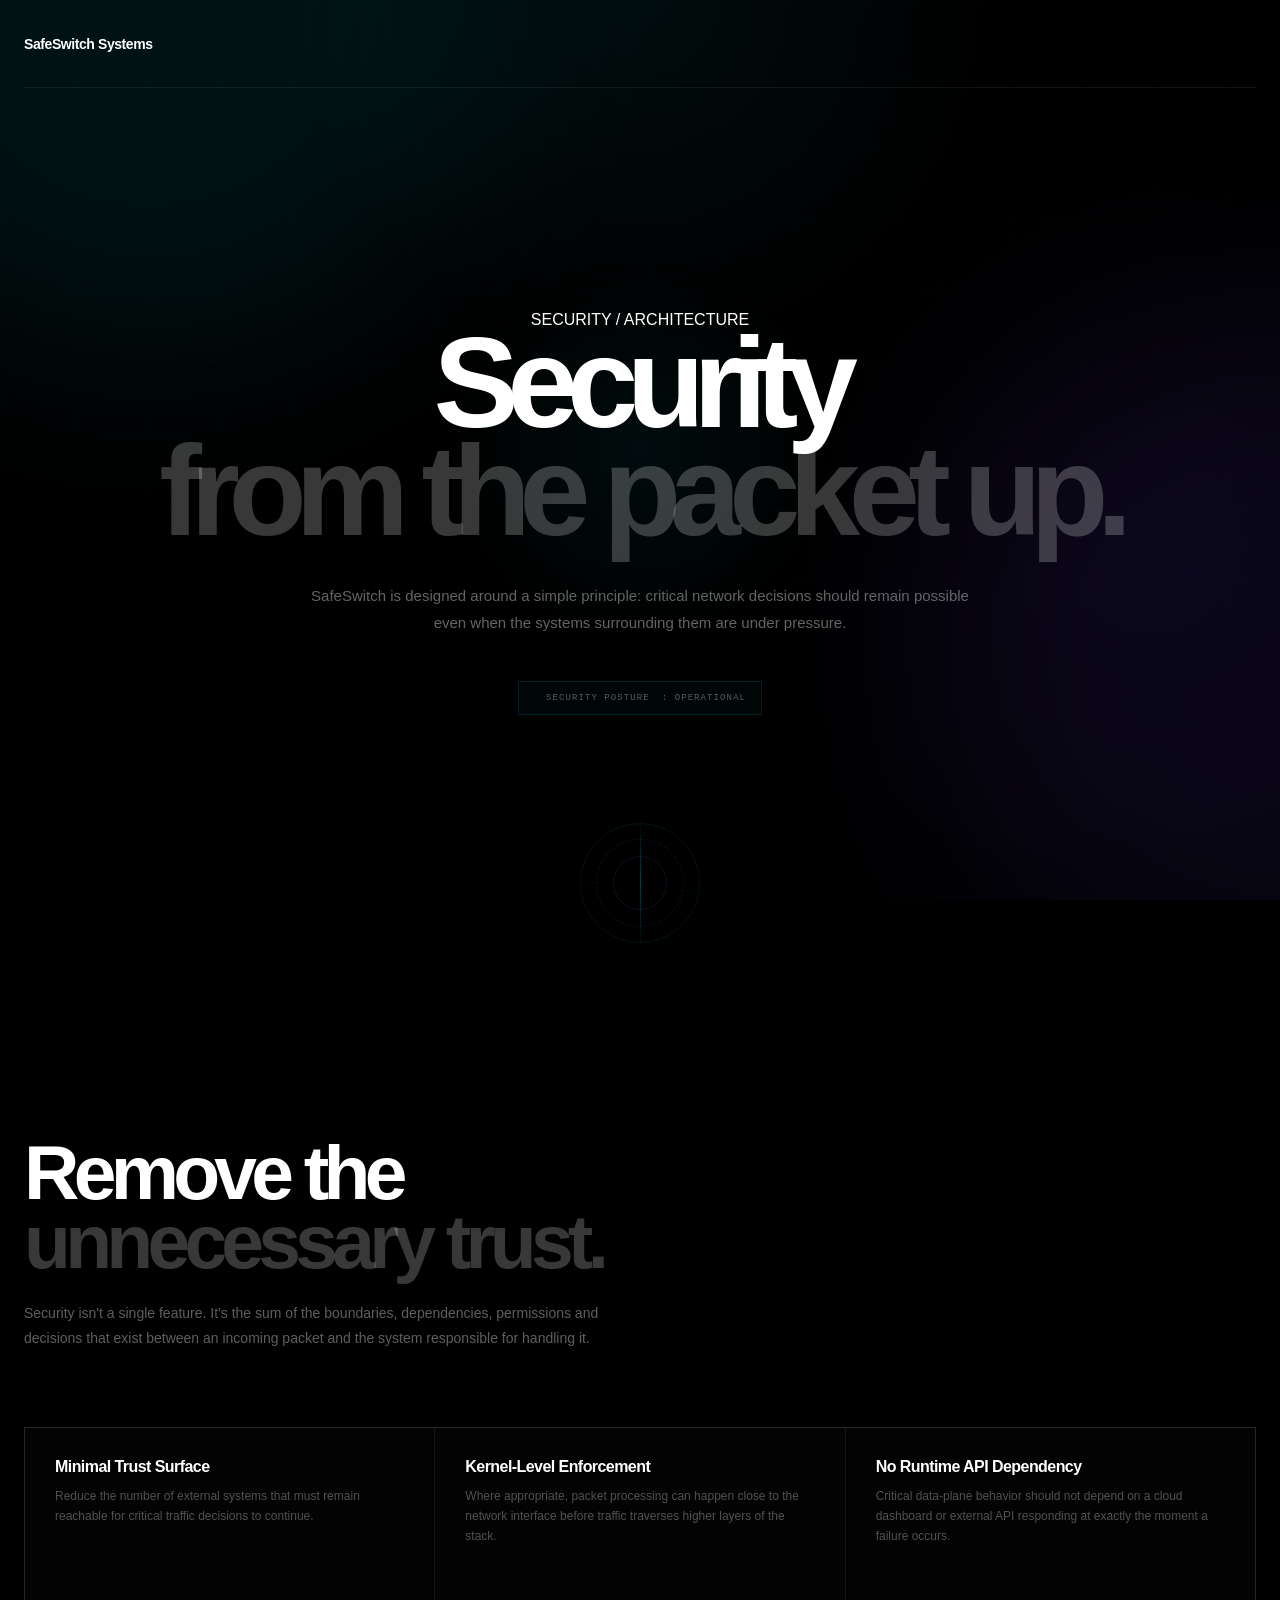
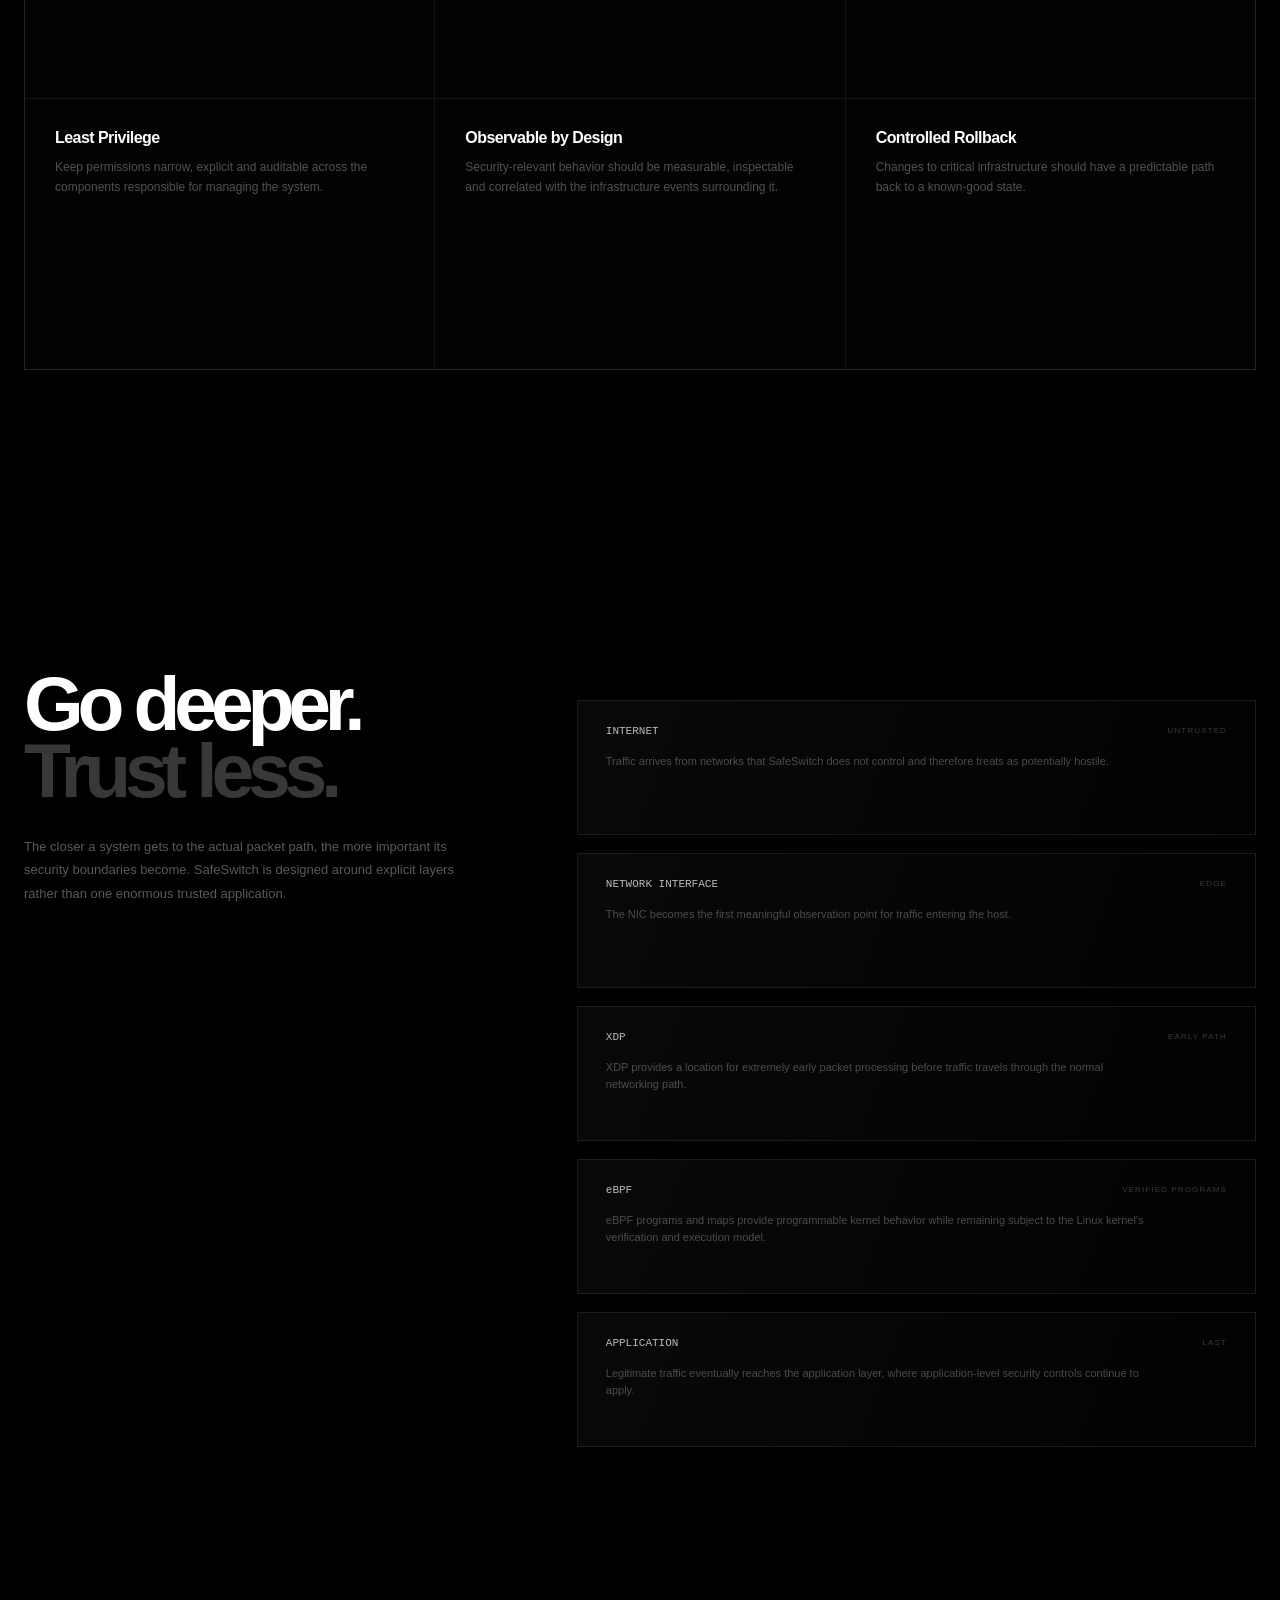
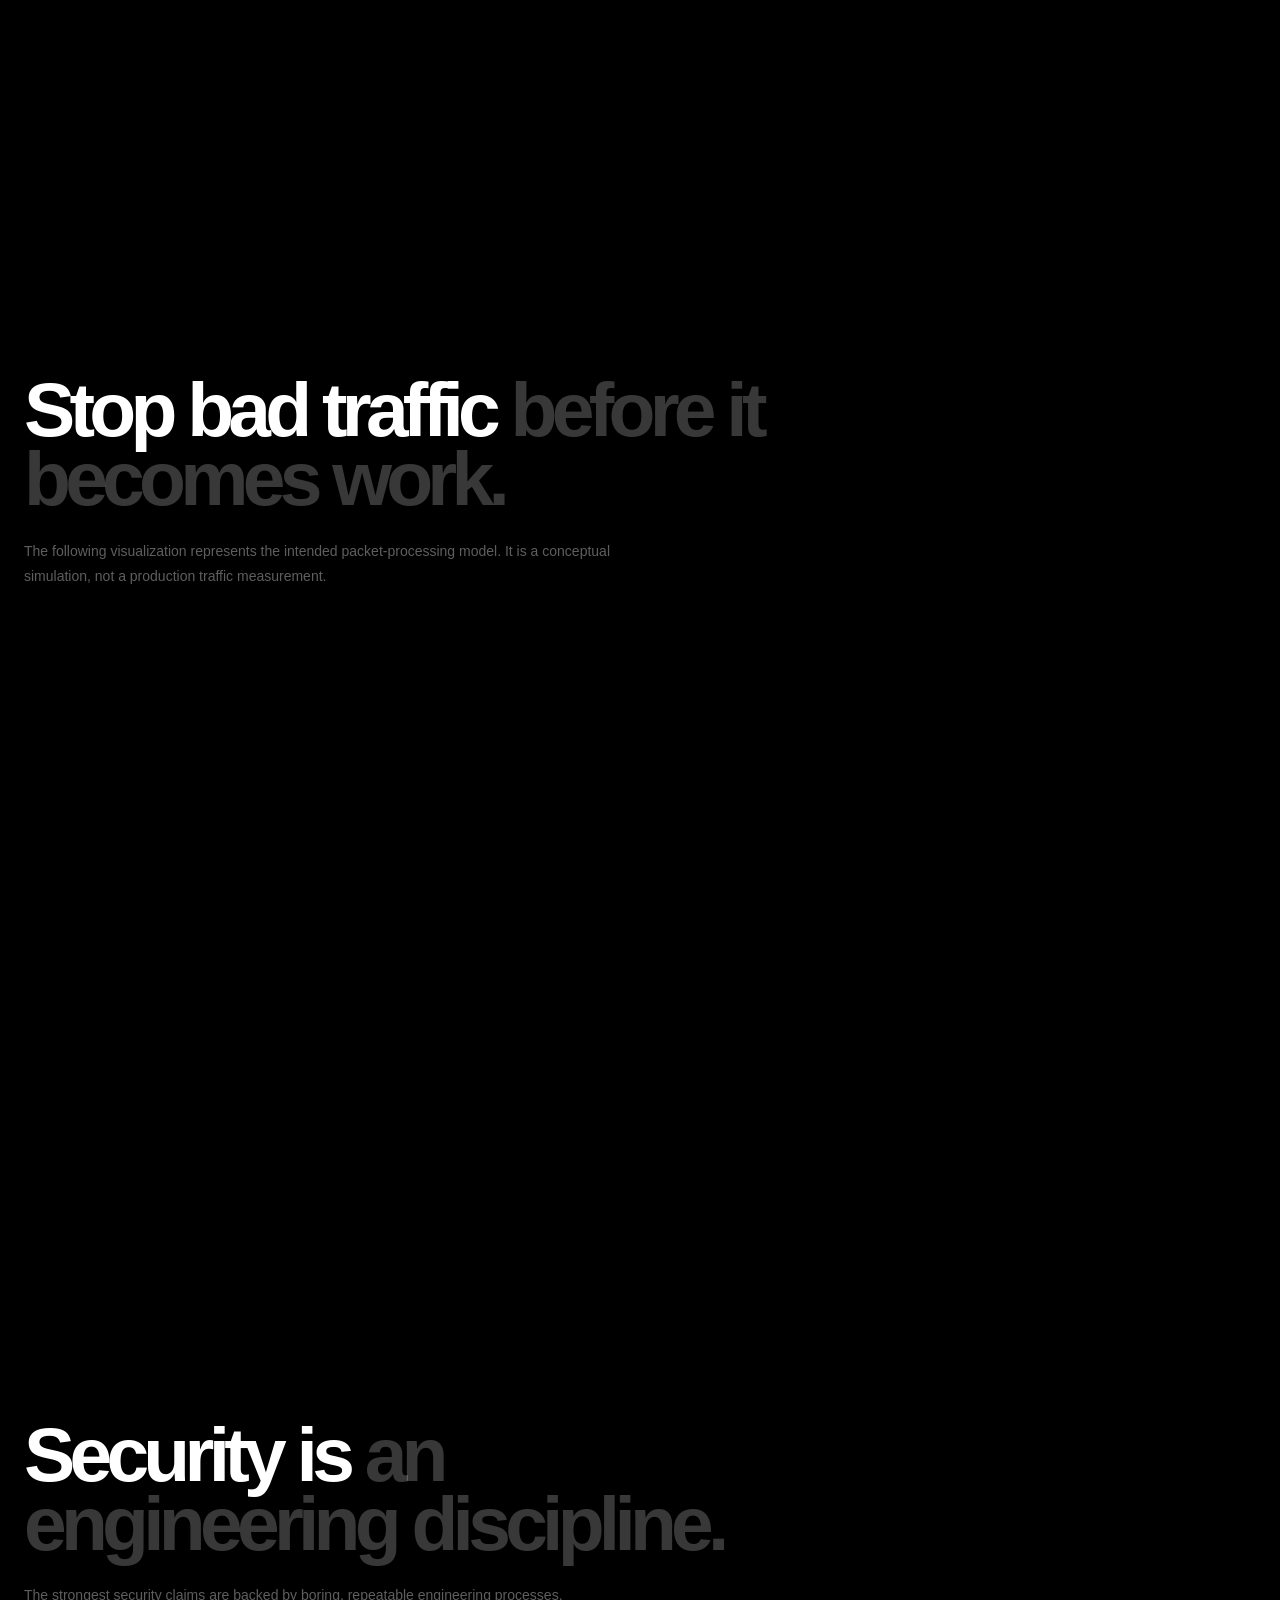
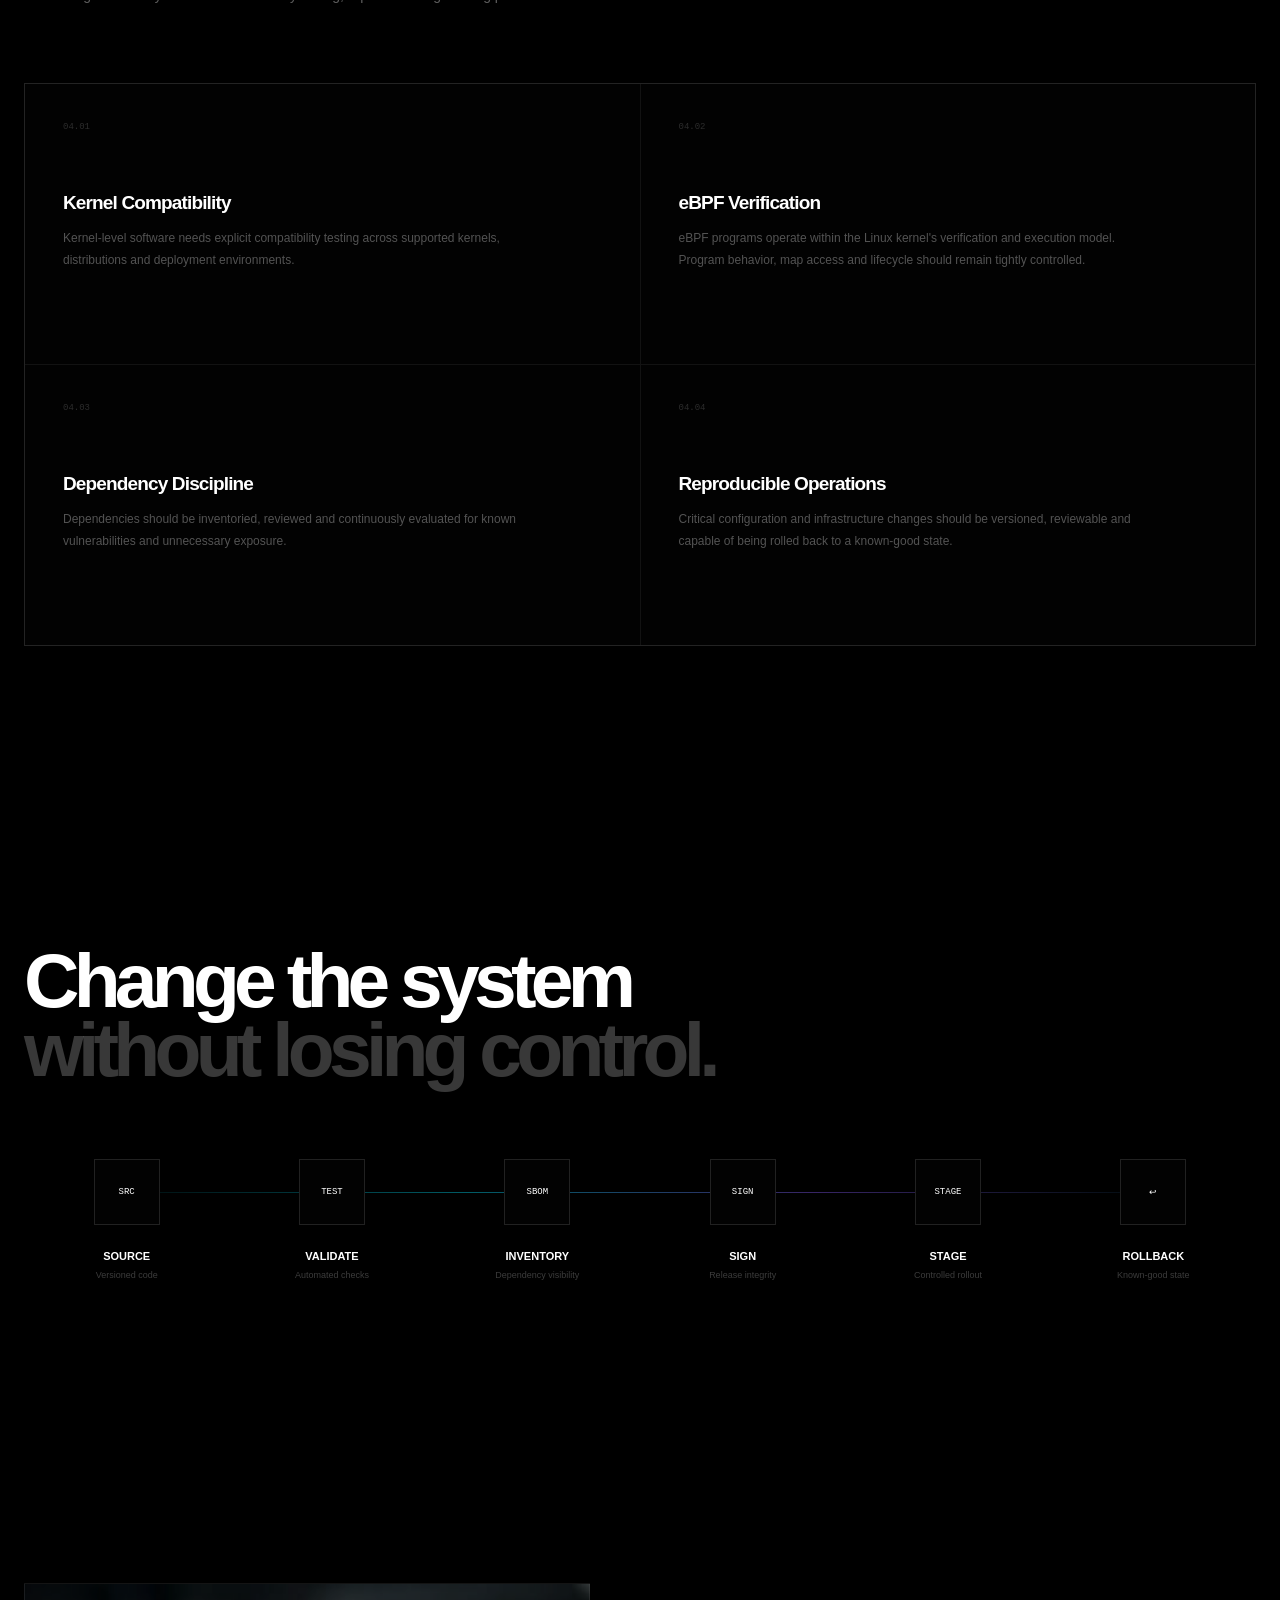
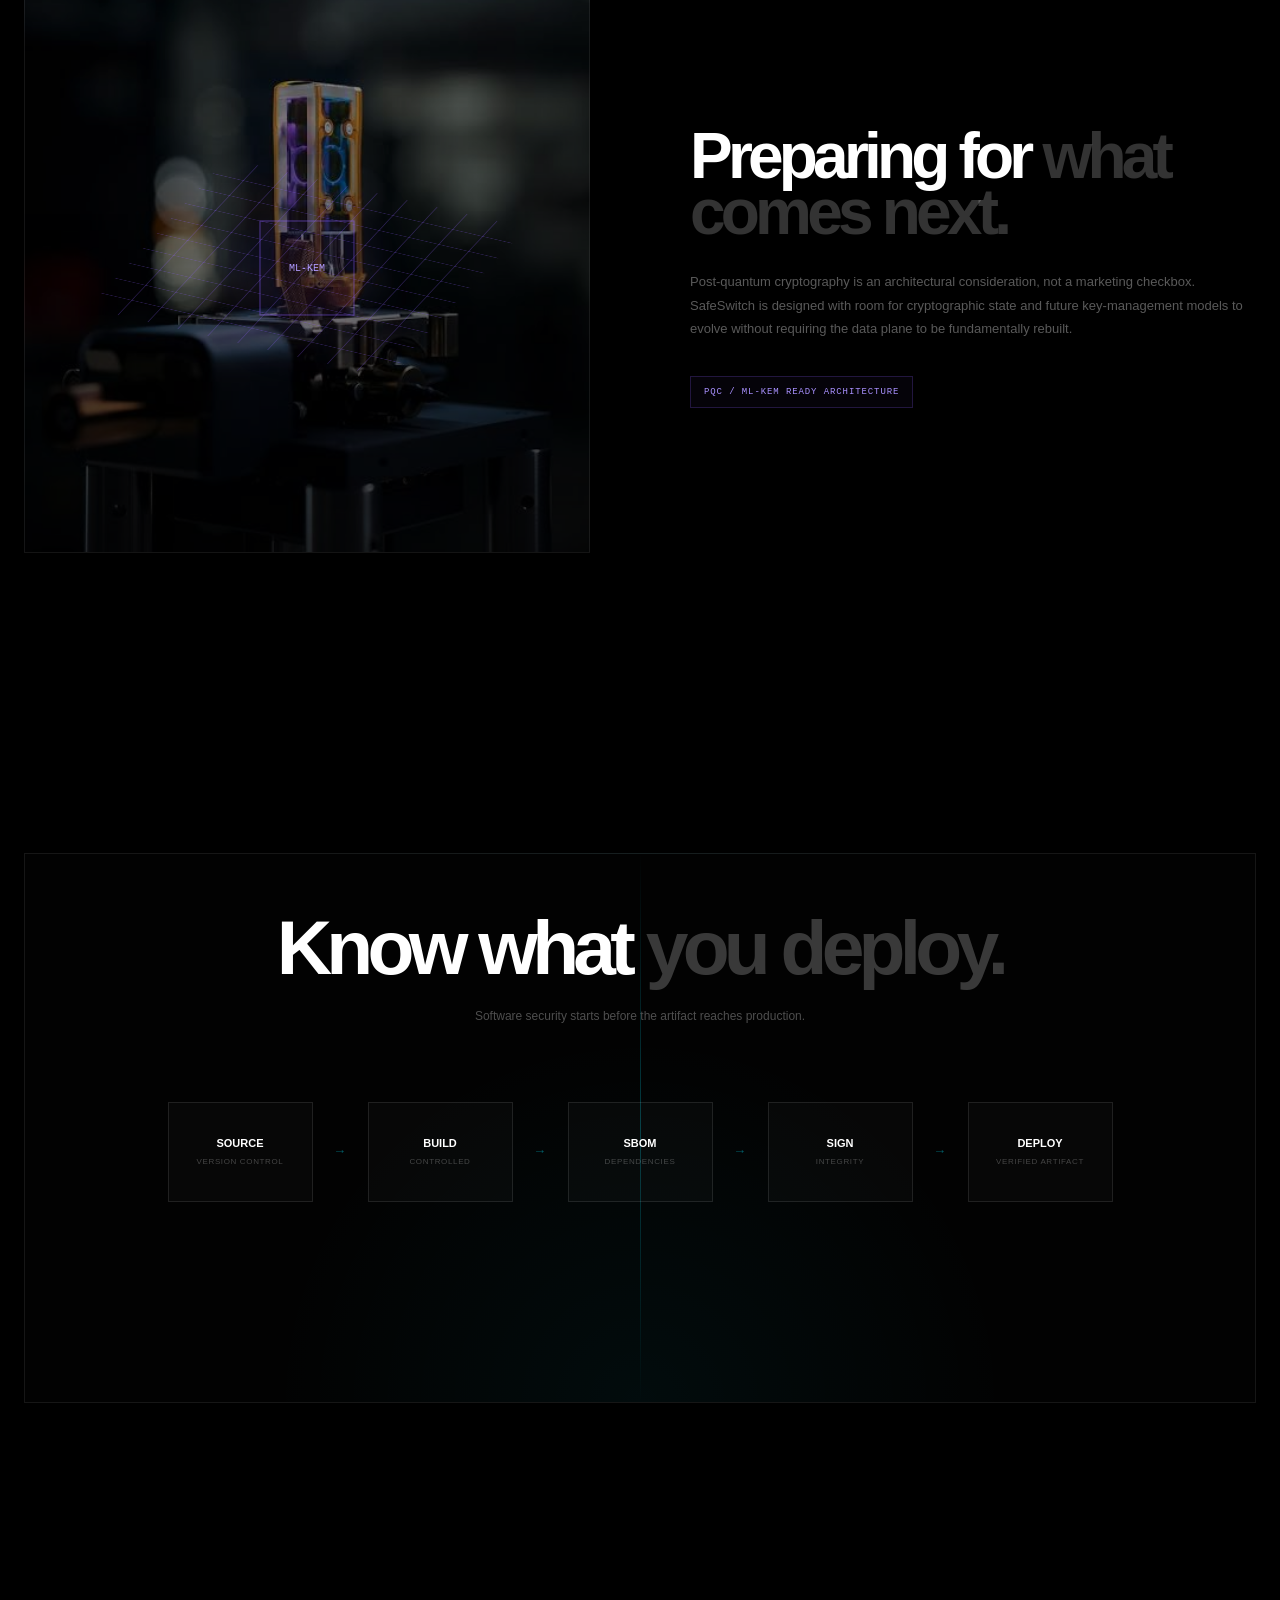
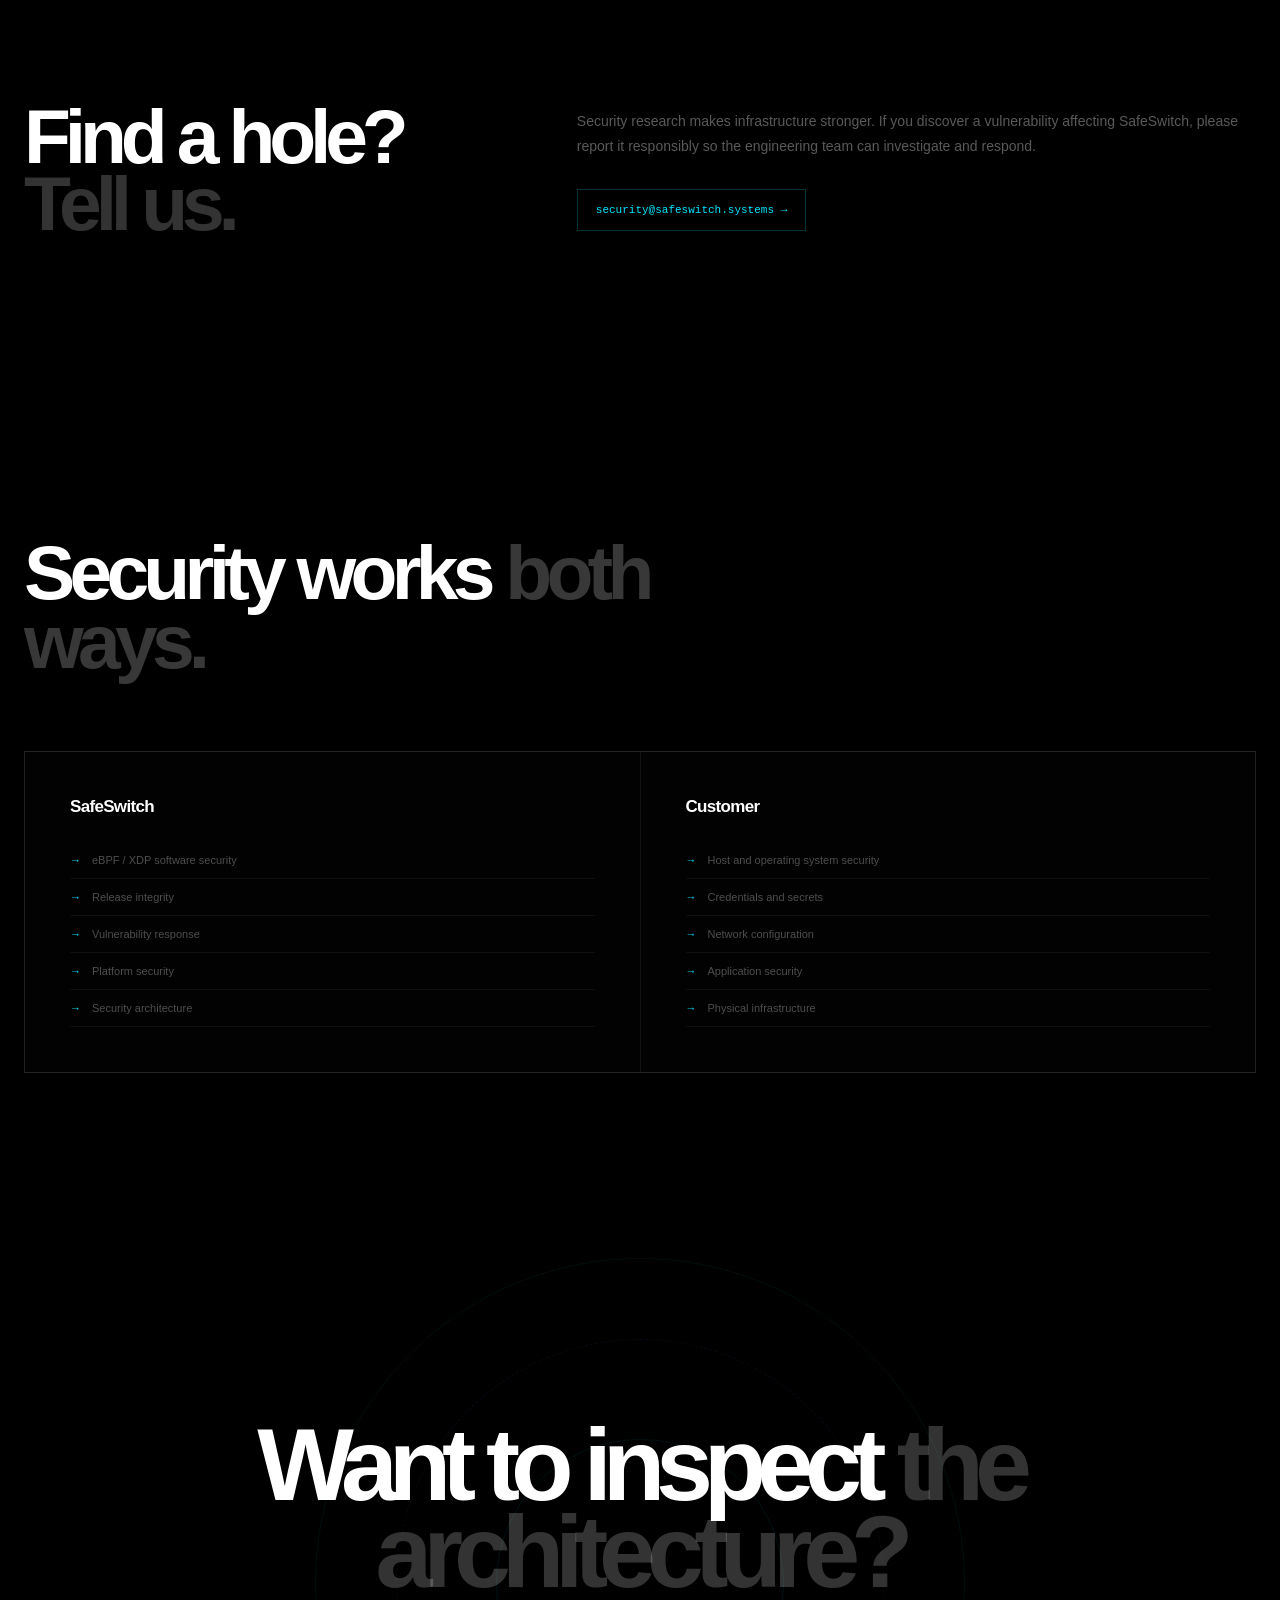
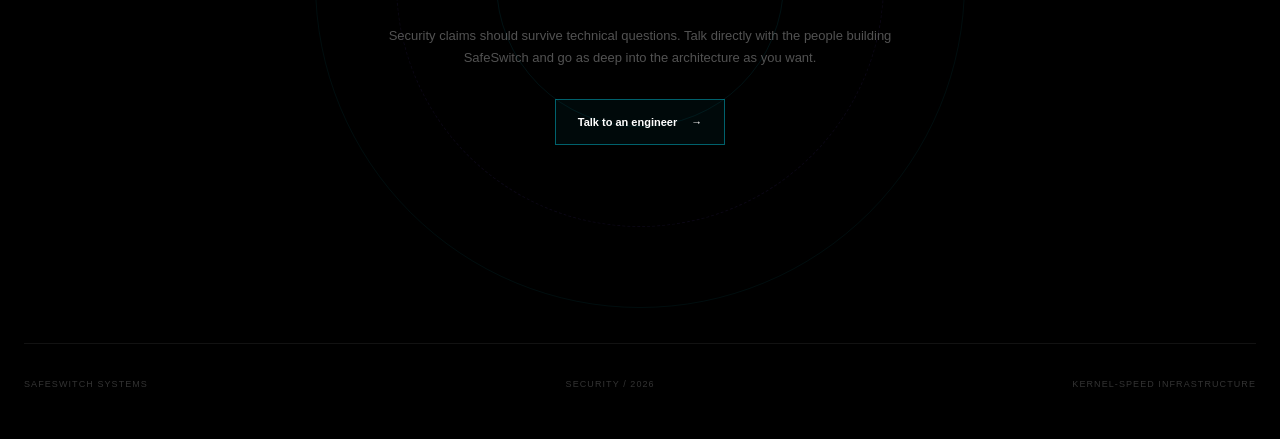
==== commit 5b7d7e8e: "better-design" ====
--- a/securitypage.html
+++ b/securitypage.html
@@ -2019,6 +2019,41 @@
       transform:
         translateY(-2px);
     }
+    .crypto-visual {
+  position: relative;
+  height: 570px;
+  border: 1px solid rgba(255,255,255,.08);
+  overflow: hidden;
+
+  background:
+    linear-gradient(
+      180deg,
+      rgba(0,0,0,.35),
+      rgba(0,0,0,.72)
+    ),
+    linear-gradient(
+      90deg,
+      rgba(0,0,0,.35),
+      transparent 50%,
+      rgba(0,0,0,.25)
+    ),
+    url("./assets/pics/images\ \(3\).jfif")
+      center / cover no-repeat;
+}
+
+/* Keep the existing animation above the image */
+.lattice,
+.crypto-core {
+  z-index: 2;
+}
+
+.crypto-core {
+  position: absolute;
+}
+
+.lattice {
+  pointer-events: none;
+}
 
 
     /* =========================================================
@@ -2663,62 +2698,7 @@
         </div>
 
 
-        <div class="packet-interface">
-
-          <div class="packet-title">
-            LIVE PACKET PATH / SIMULATION
-          </div>
-
-          <div class="connection"></div>
-
-          <div class="network-node node-internet">
-            INTERNET
-            <small>INGRESS</small>
-          </div>
-
-          <div class="network-node node-nic">
-            NIC
-            <small>RECEIVE</small>
-          </div>
-
-          <div class="network-node node-xdp">
-            XDP
-            <small>DECIDE</small>
-          </div>
-
-          <div class="network-node node-kernel">
-            KERNEL
-            <small>PROCESS</small>
-          </div>
-
-          <div class="network-node node-app">
-            APP
-            <small>SERVE</small>
-          </div>
-
-
-          <div class="packet"></div>
-          <div class="packet" style="animation-delay:.8s"></div>
-          <div class="packet" style="animation-delay:1.6s"></div>
-
-          <div
-            class="packet red"
-            style="animation-delay:.3s"
-          ></div>
-
-          <div
-            class="packet red"
-            style="animation-delay:1.2s"
-          ></div>
-
-          <div
-            class="packet red"
-            style="animation-delay:2.1s"
-          ></div>
-
-          <div class="drop-zone"></div>
-
-        </div>
+
 
       </div>
 
@@ -2731,67 +2711,10 @@
 
     <section class="section reveal">
 
-      <div class="metrics">
-
-        <div class="metric">
-
-          <span
-            class="metric-value cyan"
-            data-count="170"
-          >
-            0
-          </span>
-
-          <span class="metric-label">
-            EXAMPLE PPS / SIMULATION
-          </span>
-
-        </div>
-
-
-        <div class="metric">
-
-          <span
-            class="metric-value green"
-            data-count="2"
-          >
-            0
-          </span>
-
-          <span class="metric-label">
-            EXAMPLE CPU / SIMULATION
-          </span>
-
-        </div>
-
-
-        <div class="metric">
-
-          <span
-            class="metric-value purple"
-            data-count="100"
-          >
-            0
-          </span>
-
-          <span class="metric-label">
-            SIGNED RELEASES / TARGET
-          </span>
-
-        </div>
-
-
-        <div class="metric">
-
-          <span class="metric-value">
-            XDP
-          </span>
-
-          <span class="metric-label">
-            PROCESSING LAYER
-          </span>
-
-        </div>
+ 
+
+
+
 
       </div>
 
